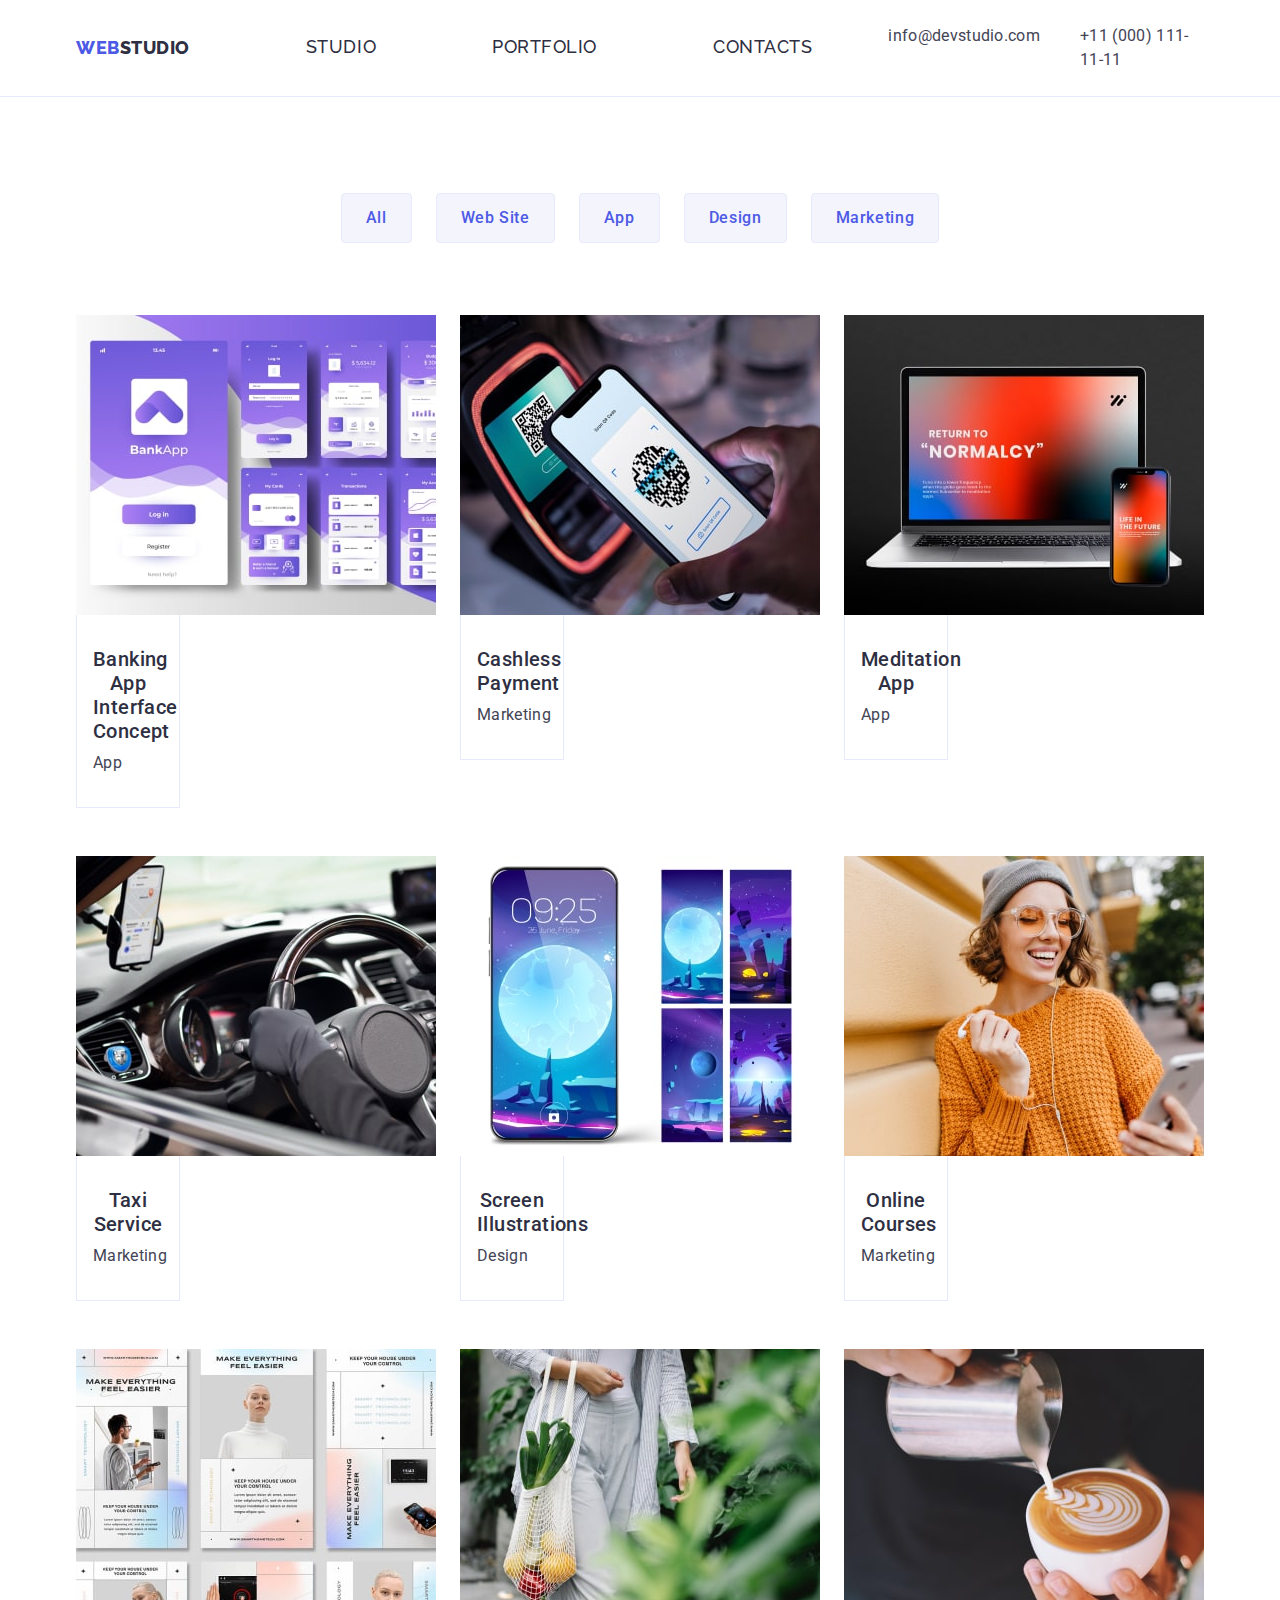
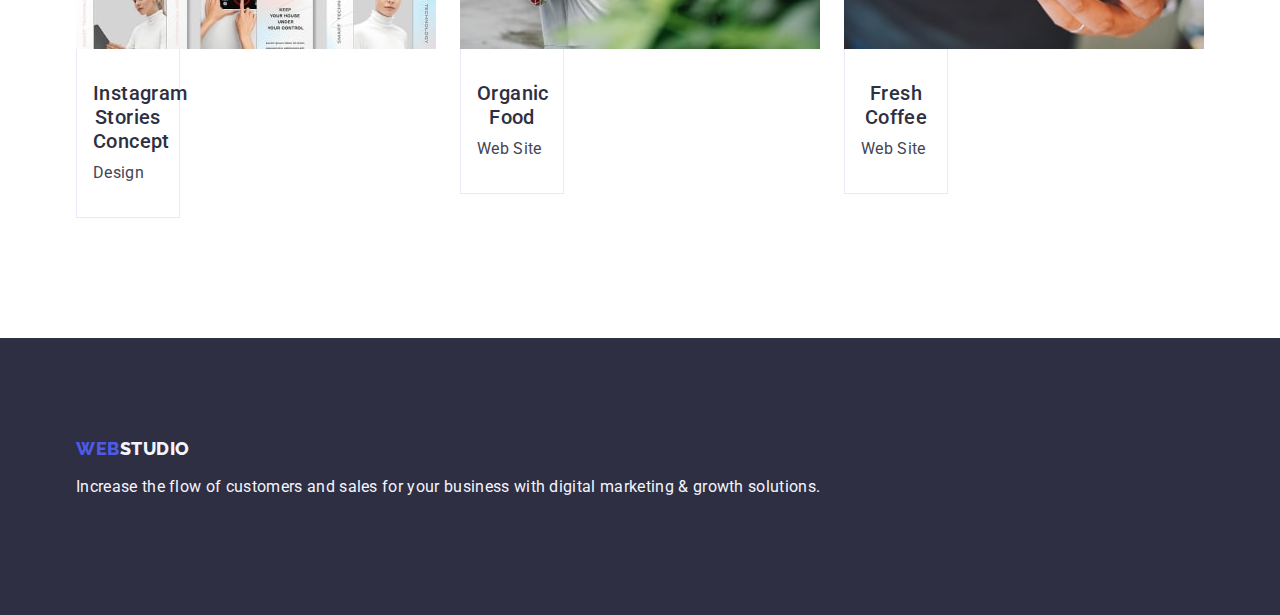
==== portfolio.html @ 49921ab4 "upd12" ====
<!DOCTYPE html>
<html lang="en">
  <head>
    <meta charset="UTF-8" />
    <meta http-equiv="X-UA-Compatible" content="IE=edge" />
    <meta name="viewport" content="width=device-width, initial-scale=1.0" />
    <title>Portfolio</title>
    <link
      rel="stylesheet"
      href="https://cdn.jsdelivr.net/npm/modern-normalize@2.0.0/modern-normalize.min.css"
    />
    <link rel="stylesheet" href="./css/styles.css" />
    <link rel="preconnect" href="https://fonts.googleapis.com" />
    <link rel="preconnect" href="https://fonts.gstatic.com" crossorigin />
    <link
      href="https://fonts.googleapis.com/css2?family=Raleway:wght@800&family=Roboto:wght@400;500;700;900&display=swap"
      rel="stylesheet"
    />
  </head>
  <body>
    <header class="page-header">
      <div class="header-container conatainer">
        <nav class="nav-header">
          <a class="logo-header-link link" href="./index.html"
            >Web<span class="logo-name">Studio</span></a
          >
          <ul class="site-nav-list list">
            <li>
              <a class="logo-header-link link" href="./index.html">Studio</a>
            </li>
            <li>
              <a class="logo-header-link link" href="./portfolio.html"
                >Portfolio</a
              >
            </li>
            <li><a class="logo-header-link link" href="">Contacts</a></li>
          </ul>
        </nav>
        <address class="address-site">
          <ul class="site-nav-address list">
            <li>
              <a href="mailto:info@devstudio.com" class="contacts-link link"
                >info@devstudio.com</a
              >
            </li>
            <li>
              <a href="tel:+110001111111" class="contacts-link link"
                >+11 (000) 111-11-11</a
              >
            </li>
          </ul>
        </address>
      </div>
    </header>

    <main>
      <section class="section-nav-gallery">
        <div class="container">
          <h1 class="visually-hidden">Gallery Portfolio</h1>
          <ul class="btn-list list">
            <li><button type="button" class="btn-nav">All</button></li>
            <li><button type="button" class="btn-nav">Web Site</button></li>
            <li><button type="button" class="btn-nav">App</button></li>
            <li><button type="button" class="btn-nav">Design</button></li>
            <li><button type="button" class="btn-nav">Marketing</button></li>
          </ul>
          <ul class="nav-gallery list">
            <li>
              <a class="link">
                <img
                  src="./images/banking.jpg"
                  alt="Banking App Interface Concept"
                  width="360"
                />
                <div class="nav-gallery-item">
                  <h2 class="card-title">Banking App Interface Concept</h2>
                  <p class="card-paragraph">App</p>
                </div></a
              >
            </li>
            <li>
              <a class="link">
                <img
                  src="./images/cashless.jpg"
                  alt="Cashless Payment"
                  width="360"
                />
                <div class="nav-gallery-item">
                  <h2 class="card-title">Cashless Payment</h2>
                  <p class="card-paragraph">Marketing</p>
                </div></a
              >
            </li>
            <li>
              <a class="link">
                <img
                  src="./images/meditation.jpg"
                  alt="Meditation App"
                  width="360"
                />
                <div class="nav-gallery-item">
                  <h2 class="card-title">Meditation App</h2>
                  <p class="card-paragraph">App</p>
                </div></a
              >
            </li>
            <li>
              <a class="link">
                <img
                  src="./images/taxi.jpg"
                  alt="Taxi Service"
                  width="360"
                />
                <div class="nav-gallery-item">
                  <h2 class="card-title">Taxi Service</h2>
                  <p class="card-paragraph">Marketing</p>
                </div></a
              >
            </li>
            <li>
              <a class="link">
                <img
                  src="./images/screen.jpg"
                  alt="Screen Illustrations"
                  width="360"
                />
                <div class="nav-gallery-item">
                  <h2 class="card-title">Screen Illustrations</h2>
                  <p class="card-paragraph">Design</p>
                </div></a
              >
            </li>
            <li>
              <a class="link">
                <img
                  src="./images/online.jpg"
                  alt="Online Courses"
                  width="360"
                />
                <div class="nav-gallery-item">
                  <h2 class="card-title">Online Courses</h2>
                  <p class="card-paragraph">Marketing</p>
                </div></a
              >
            </li>
            <li>
              <a class="link">
                <img
                  src="./images/instagram.jpg"
                  alt="Instagram Stories Concept"
                  width="360"
                />
                <div class="nav-gallery-item">
                  <h2 class="card-title">Instagram Stories Concept</h2>
                  <p class="card-paragraph">Design</p>
                </div></a
              >
            </li>
            <li>
              <a class="link">
                <img
                  src="./images/organic.jpg"
                  alt="Organic Food"
                  width="360"
                />
                <div class="nav-gallery-item">
                  <h2 class="card-title">Organic Food</h2>
                  <p class="card-paragraph">Web Site</p>
                </div></a
              >
            </li>
            <li>
              <a class="link">
                <img
                  src="./images/coffee.jpg"
                  alt="Fresh Coffee"
                  width="360"
                />
                <div class="nav-gallery-item">
                  <h2 class="card-title">Fresh Coffee</h2>
                  <p class="card-paragraph">Web Site</p>
                </div></a
              >
            </li>
          </ul>
        </div>
      </section>
    </main>
    <footer class="section-footer">
      <div class="container">
        <a href="./index.html" class="logo-footer-port link">
          Web<span class="span-class">Studio</span>
        </a>
        <p class="footer-paragraph footer-text">
          Increase the flow of customers and sales for your business with
          digital marketing & growth solutions.
        </p>
      </div>
    </footer>
  </body>
</html>
---- css/styles.css ----
:root {
    --primary-bg-color: #ffffff;
    --secondary-bg-color: #2e2f42;
    --color-main-text: #2e2f42;
    --color-secondary-text: #434455;
    --accent: #4d5ae5;
    --accent-pressed-state: #404bbf;
    --color-bg-team: #f4f4fd;
  }
  h1,
  h2,
  h3,
  h4,
  p {
    margin-top: 0;
    margin-bottom: 0;
  }
  
  ul,
  ol {
    margin-top: 0;
    margin-bottom: 0;
    padding-left: 0;
  }
  
  button {
    cursor: pointer;
  }
  
  img {
    display: block;
  }
  
  body {
    background-color: #ffffff;
    font-family: "Roboto", sans-serif;
    font-size: 16px;
    font-weight: 400;
    line-height: 1.5;
    letter-spacing: 0.02em;
    color: #434455;
  }
  .page-header {
    display: flex;
    border-bottom: 1px solid #e7e9fc;
  }
  .nav-header {
      display: flex;
    align-items: center;
    display: flex;
    gap: 40px;
  }
  .logo-header-link {
    font-family: "Raleway", sans-serif;
    font-weight: 800;
    color: #4d5ae5;
    font-size: 18px;
    line-height: 1.17;
    letter-spacing: 0.03em;
    text-decoration-line: none;
    text-transform: uppercase;
    margin-right: 76px;
  }
  .logo-header-link:focus {
    color: #404bbf;
  }
  .site-nav-list .link:hover {
    color: #404bbf;
  }
  .site-nav-list .link:focus {
    color: #404bbf;
  }
  .site-nav-list .link {
    color: #2e2f42;
    font-weight: 500;
  }
  .link {
    text-decoration-line: none;
  }
  
  .link:hover {
    color: #4d5ae5;
  }
  .link:focus {
    color: #4d5ae5;
  }
  
  .site-nav-address .contacts-link:hover,
  .site-nav-address .contacts-link:focus {
    color: #404bbf;
  }
  .contacts-link {
    font-style: normal;
    text-decoration-line: none;
    color: #434455;
  }
  .hero {
    background-color: #2e2f42;
    padding: 188px 0;
    font-size: 56px;
    line-height: 1.07;
    text-align: center;
    letter-spacing: 0.02em;
    max-width: 496px;
    margin: 48px;
  }
  .section-banner-title {
    font-family: "Roboto", sans-serif;
    color: #ffffff;
    font-weight: 700;
    font-size: 56px;
    line-height: 1.07;
    text-align: center;
    letter-spacing: 0.02em;
    max-width: 496px;
  }
  .btn-banner {
    font-family: "Roboto", sans-serif;
    color: #ffffff;
    font-weight: 500;
    font-size: 16px;
    line-height: 1.5;
    background-color: #4d5ae5;
    letter-spacing: 0.04em;
    text-align: center;
    cursor: pointer;
    display: block; 
    min-width: 169px;
    height: 56px ;
    border: none;
    border-radius: 4px; 
  }
  .btn-banner:hover,
  .btn-banner:focus {
    background-color: #404bbf;
  }
  .section-title {
    color: #2e2f42;
    font-weight: 700;
    font-size: 36px;
    line-height: 1.11;
    text-transform: capitalize;
    letter-spacing: 0.02em;
    text-align: center;
    margin-bottom: 72px; 
  }
  
  .features-list .card-title {
    font-weight: 500;
    font-size: 20px;
  }
  .features-list{
    display: flex;
    justify-content: center;
  }
  .features-list-item {
    flex-basis: calc((100% - 3 * 24px) / 4);
  }
  .section-title-team {
    background-color: #f4f4fd;
    padding: 120px 0;
  }
  .our-team-list {
    background-color: #ffffff;
    width: calc((100% - 72px) / 4);
    border-radius: 0px 0px 4px 4px;
  }
  .card-title {
    color: #2e2f42;
    font-weight: 500;
    font-size: 20px;
    line-height: 1.2em;
    letter-spacing: 0.02em;
    text-align: center;
    margin-bottom: 8px;
  }
  .section-team-text {
    color: #434455;
    text-align: center;
  }
  .section-footer {
    color: #4d5ae5;
    background-color: #2e2f42;
  }
  .section-footer .logo-header-link {
    color: #f4f4fd;
  }
  .footer-text {
    color: #f4f4fd;
  }
  
  .btn-nav {
    font-family: "Roboto", sans-serif;
    line-height: 1.5;
    letter-spacing: 0.04em;
    font-size: 16px;
    font-weight: 500;
    background-color: #f4f4fd;
    color: #4d5ae5;
    cursor: pointer;
    padding: 12px 24px;
    border: 1px solid #e7e9fc;
    border-radius: 4px;
  }
  .btn-nav:hover,
  .btn-nav:focus {
    color: #ffffff;
    background-color: #404bbf;
    border: 1px solid transparent;
  }
  .nav-gallery {
    list-style: none;
    display: flex;
    flex-wrap: wrap;
    column-gap: 24px;
    row-gap: 48px;
  }
  .logo-name {
    color: #2e2f42;
  }
  .list {
    list-style: none;
  }
  .link {
    text-decoration: none;
  }
  .address-site {
      display: flex;
    font-style: normal;
    list-style: none;
  
  }
  .logo-footer-link {
    color: #4d5ae5;
    font-family: "Raleway", sans-serif;
    font-weight: 800;
    font-size: 18px;
    line-height: 1.17;
    letter-spacing: 0.03em;
    text-decoration-line: none;
    text-transform: uppercase;
  }
  .logo-footer-port {
    color: #4d5ae5;
    font-family: "Raleway", sans-serif;
    font-weight: 800;
    font-size: 18px;
    line-height: 1.17;
    letter-spacing: 0.03em;
    text-decoration-line: none;
    text-transform: uppercase;
    display: inline-block; 
    margin-bottom: 16px;
  }
  .span-class {
    color: #f4f4fd;
  }
  img {
    display: block;
  }
  .site-nav-list{
    padding: 24px 0;
    display: flex;
    gap: 40px;
  }
  .site-nav-list li:last-child {
      margin-right: 0;
  }
  .our-team {
      display: flex;
      gap: 24px;
    }
    .our-team-list:last-child {
      margin-right: 0;
    }
    .team-member-info {
      padding: 32px 16px;
    }
    .visually-hidden {
      position: absolute;
      width: 1px;
      height: 1px;
      margin: -1px;
      border: 0;
      padding: 0;
      white-space: nowrap;
      clip-path: inset(100%);
      clip: rect(0 0 0 0);
      overflow: hidden;
    }
    .btn-list {
      display: flex;
      justify-content: center;
      gap: 24px;
      margin-bottom: 72px;
    }
    .nav-gallery li {
      width: calc((100% - 48px) / 3);
    }
    .card-title {
      margin-bottom: 8px;
    }
    .container {
      max-width: 1158px;
      margin: 0 auto;
      padding: 0 15px;
    }
    .site-nav-address li {
      padding: 24px 0; 
      margin-right: 40px;
    }
    .site-nav-address li:last-child {
      margin-right: 0;
    }
    .footer-text {
      margin-bottom: 16px;
    }
    
    .section-footer {
      padding: 100px 0;
    }
    .section-nav-gallery {
      padding-top: 96px; 
      padding-bottom: 120px;
    }
  
    .page-header > .container {
    display: flex;
    max-width: 1158px;
    margin: 0 auto;
    padding: 0 15px;
    }
    .site-nav-address {
      display: flex;
    }
    .nav-gallery-item {
      width: calc((100% - 48px) / 3);
      padding: 32px 16px;
      border: 1px solid #e7e9fc;
      border-top: none;
    }
    .nav-header .link {
      padding: 24px 0;
    }
   .section-features {
    padding: 120px 0;
   }
   .section-features .container {
    display: flex;
    width: 1158px;
    margin: 0 auto;
    padding: 0 15px;
  }
  .what-we-doing {
    display: flex;
  }
  .what-we-doing-card {
    flex-basis: calc((100% - 2 * 24) / 3);
    max-height: 300px;
  }
  .header-two {
    font-weight: 700;
    font-size: 36px;
    line-height: 1.11;
    text-align: center;
    letter-spacing: 0.02em;
    text-transform: capitalize;
    color: #2e2f42;
  }
  .section-three {
    padding-bottom: 120px;
  }
  .header-container {
    display: flex;
    justify-content: space-between;
    align-items: center;
    width: 1158px;
    margin: 0 auto;
    padding: 0 15px;
  }
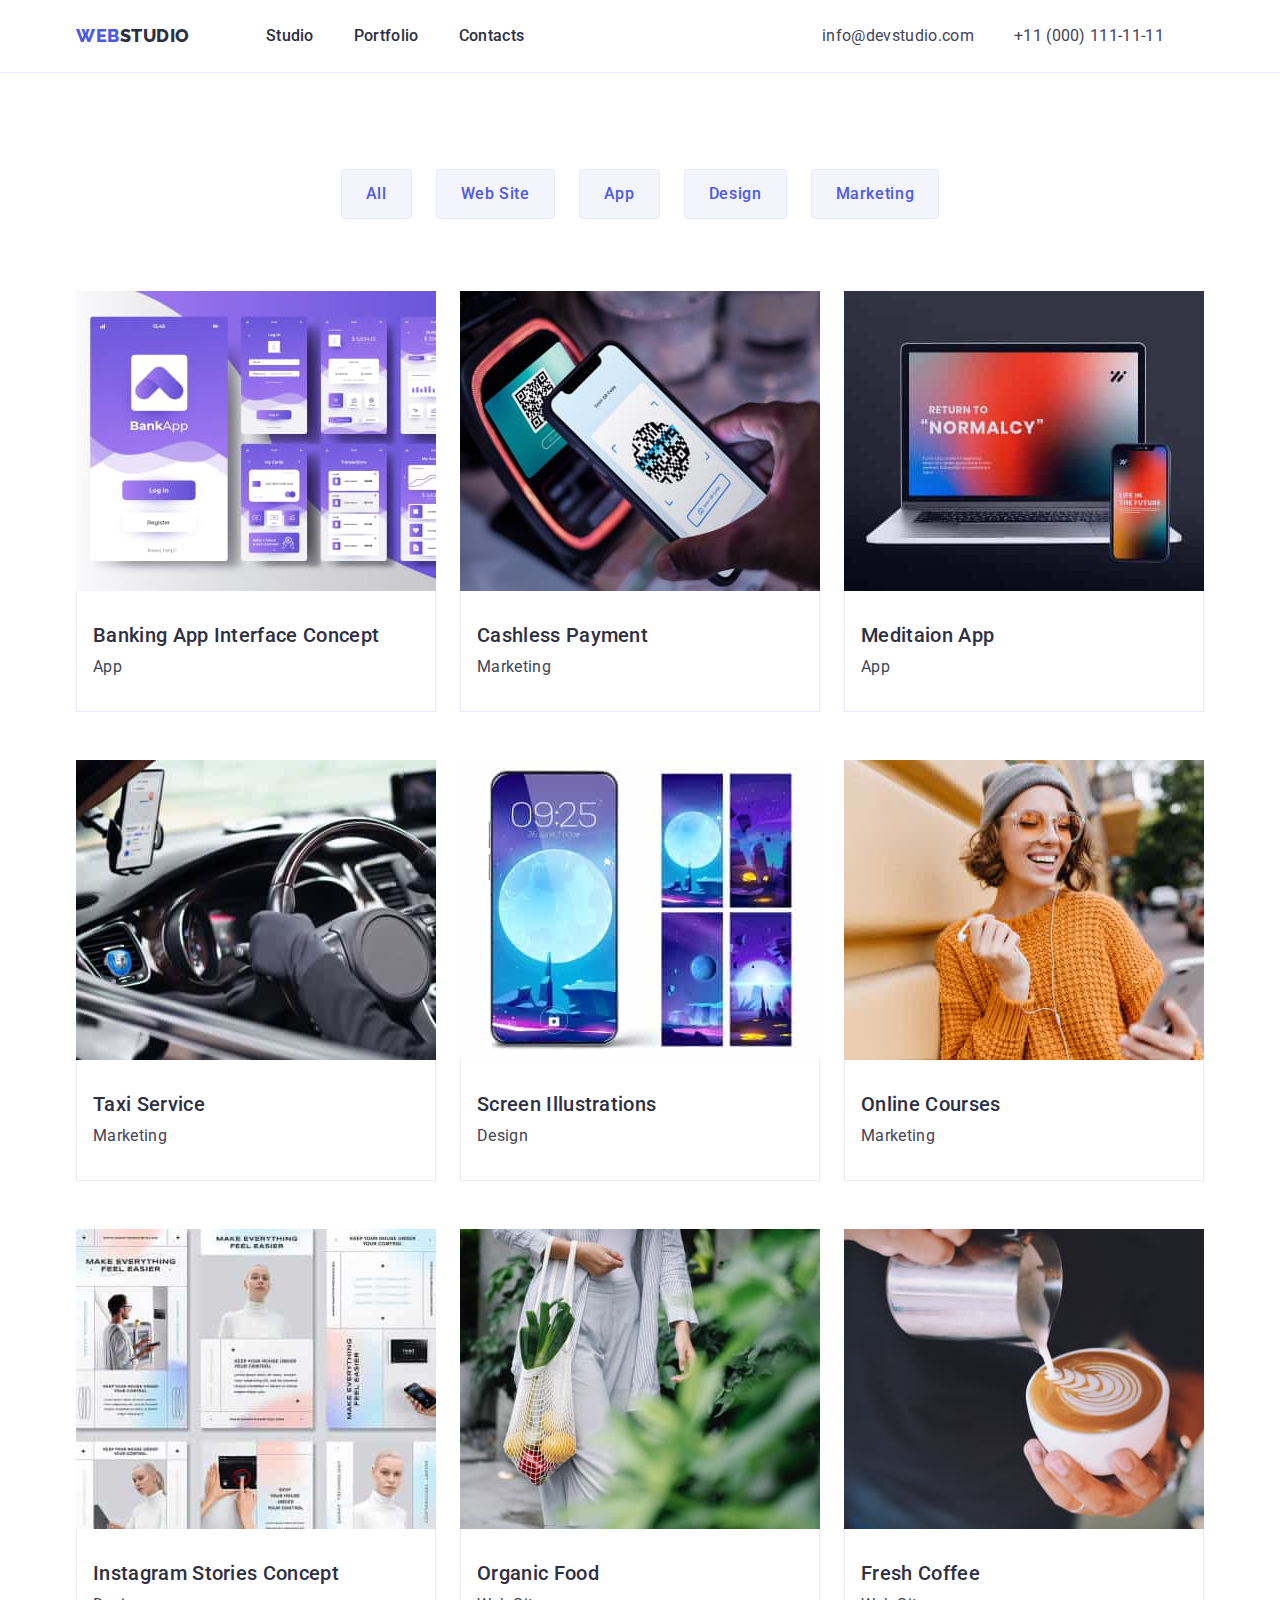
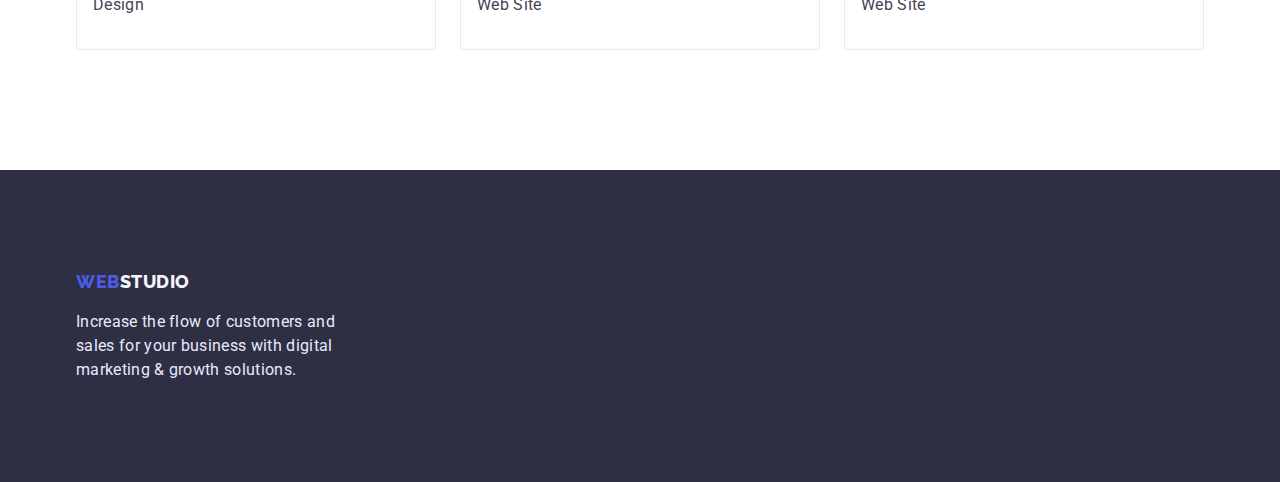
==== commit d4bf91a7: "rty" ====
--- a/portfolio.html
+++ b/portfolio.html
@@ -4,181 +4,189 @@
     <meta charset="UTF-8" />
     <meta http-equiv="X-UA-Compatible" content="IE=edge" />
     <meta name="viewport" content="width=device-width, initial-scale=1.0" />
-    <title>Portfolio</title>
-    <link
-      rel="stylesheet"
-      href="https://cdn.jsdelivr.net/npm/modern-normalize@2.0.0/modern-normalize.min.css"
-    />
-    <link rel="stylesheet" href="./css/styles.css" />
+    <title>Document</title>
     <link rel="preconnect" href="https://fonts.googleapis.com" />
     <link rel="preconnect" href="https://fonts.gstatic.com" crossorigin />
     <link
       href="https://fonts.googleapis.com/css2?family=Raleway:wght@800&family=Roboto:wght@400;500;700;900&display=swap"
+      rel="stylesheet" />
+    <link
       rel="stylesheet"
-    />
+      href="https://cdnjs.cloudflare.com/ajax/libs/modern-normalize/1.1.0/modern-normalize.min.css" />
+    <link rel="stylesheet" href="./css/style.css" />
   </head>
   <body>
-    <header class="page-header">
-      <div class="header-container conatainer">
+    <header class="head">
+      <div class="container header">
         <nav class="nav-header">
-          <a class="logo-header-link link" href="./index.html"
-            >Web<span class="logo-name">Studio</span></a
+          <a class="logo" href="index.html"
+            ><span class="accent">Web</span>Studio</a
           >
-          <ul class="site-nav-list list">
-            <li>
-              <a class="logo-header-link link" href="./index.html">Studio</a>
-            </li>
-            <li>
-              <a class="logo-header-link link" href="./portfolio.html"
-                >Portfolio</a
-              >
-            </li>
-            <li><a class="logo-header-link link" href="">Contacts</a></li>
+          <ul class="list nav">
+            <li class="item-nav">
+              <a class="link link-nav" href="index.html">Studio</a>
+            </li>
+            <li class="item-nav">
+              <a class="link link-nav" href="./portfolio.html">Portfolio</a>
+            </li>
+            <li class="item-nav">
+              <a class="link link-nav" href="/">Contacts</a>
+            </li>
           </ul>
         </nav>
-        <address class="address-site">
-          <ul class="site-nav-address list">
-            <li>
-              <a href="mailto:info@devstudio.com" class="contacts-link link"
-                >info@devstudio.com</a
-              >
-            </li>
-            <li>
-              <a href="tel:+110001111111" class="contacts-link link"
-                >+11 (000) 111-11-11</a
-              >
-            </li>
-          </ul>
-        </address>
+        <ul class="list auth">
+          <li class="item-auth">
+            <a class="link link-auth" href="mailto:info@devstudio.com"
+              >info@devstudio.com</a
+            >
+          </li>
+          <li class="item-auth">
+            <a class="link link-auth" href="tel:+110001111111"
+              >+11 (000) 111-11-11</a
+            >
+          </li>
+        </ul>
       </div>
     </header>
+    <main>
+      <!-- portfolio -->
 
-    <main>
-      <section class="section-nav-gallery">
-        <div class="container">
-          <h1 class="visually-hidden">Gallery Portfolio</h1>
-          <ul class="btn-list list">
-            <li><button type="button" class="btn-nav">All</button></li>
-            <li><button type="button" class="btn-nav">Web Site</button></li>
-            <li><button type="button" class="btn-nav">App</button></li>
-            <li><button type="button" class="btn-nav">Design</button></li>
-            <li><button type="button" class="btn-nav">Marketing</button></li>
+      <section class="section">
+        <div class="container portfolio-btn">
+          <h1 class="secret-name">Portfolio</h1>
+          <ul class="list">
+            <li class="item">
+              <button type="button" class="btn-portfolio">All</button>
+            </li>
+            <li class="item">
+              <button type="button" class="btn-portfolio">Web Site</button>
+            </li>
+            <li class="item">
+              <button type="button" class="btn-portfolio">App</button>
+            </li>
+            <li class="item">
+              <button type="button" class="btn-portfolio">Design</button>
+            </li>
+            <li class="item">
+              <button type="button" class="btn-portfolio">Marketing</button>
+            </li>
           </ul>
-          <ul class="nav-gallery list">
-            <li>
-              <a class="link">
+
+          <ul class="list cards">
+            <li class="item-card">
+              <a class="link" href=""
+                ><img
+                  class="image"
+                  src="./images/banking-app.jpg"
+                  alt="frontend"
+                  width="360" />
+                <div class="card-gallery">
+                  <h2 class="second-title">Banking App Interface Concept</h2>
+                  <p class="text">App</p>
+                </div></a
+              >
+            </li>
+            <li class="item-card">
+              <a class="link" href=""
+                ><img
+                  class="image"
+                  src="./images/cashless.jpg"
+                  alt="frontend"
+                  width="360" />
+                <div class="card-gallery">
+                  <h2 class="second-title">Cashless Payment</h2>
+                  <p class="text">Marketing</p>
+                </div></a
+              >
+            </li>
+            <li class="item-card">
+              <a class="link" href=""
+                ><img
+                  class="image"
+                  src="./images/meditaion.jpg"
+                  alt="laptop"
+                  width="360" />
+                <div class="card-gallery">
+                  <h2 class="second-title">Meditaion App</h2>
+                  <p class="text">App</p>
+                </div></a
+              >
+            </li>
+            <li class="item-card">
+              <a class="link" href=""
+                ><img
+                  class="image"
+                  src="./images/taxi-service.jpg"
+                  alt="car"
+                  width="360" />
+                <div class="card-gallery">
+                  <h2 class="second-title">Taxi Service</h2>
+                  <p class="text">Marketing</p>
+                </div></a
+              >
+            </li>
+            <li class="item-card">
+              <a class="link" href=""
+                ><img
+                  class="image"
+                  src="./images/screen-illustrations.jpg"
+                  alt="phone"
+                  width="360" />
+                <div class="card-gallery">
+                  <h2 class="second-title">Screen Illustrations</h2>
+                  <p class="text">Design</p>
+                </div>
+              </a>
+            </li>
+            <li class="item-card">
+              <a class="link" href=""
+                ><img
+                  class="image"
+                  src="./images/online.jpg"
+                  alt="woman"
+                  width="360" />
+                <div class="card-gallery">
+                  <h2 class="second-title">Online Courses</h2>
+                  <p class="text">Marketing</p>
+                </div></a
+              >
+            </li>
+            <li class="item-card">
+              <a class="link" href=""
+                ><img
+                  class="image"
+                  src="./images/instagram.jpg"
+                  alt="frontend"
+                  width="360" />
+                <div class="card-gallery">
+                  <h2 class="second-title">Instagram Stories Concept</h2>
+                  <p class="text">Design</p>
+                </div></a
+              >
+            </li>
+            <li class="item-card">
+              <a class="link" href=""
+                ><img
+                  class="image"
+                  src="./images/organic-food.jpg"
+                  alt="girl with fruit"
+                  width="360" />
+                <div class="card-gallery">
+                  <h2 class="second-title">Organic Food</h2>
+                  <p class="text">Web Site</p>
+                </div></a
+              >
+            </li>
+            <li class="item-card">
+              <a class="link" href="">
                 <img
-                  src="./images/banking.jpg"
-                  alt="Banking App Interface Concept"
-                  width="360"
-                />
-                <div class="nav-gallery-item">
-                  <h2 class="card-title">Banking App Interface Concept</h2>
-                  <p class="card-paragraph">App</p>
-                </div></a
-              >
-            </li>
-            <li>
-              <a class="link">
-                <img
-                  src="./images/cashless.jpg"
-                  alt="Cashless Payment"
-                  width="360"
-                />
-                <div class="nav-gallery-item">
-                  <h2 class="card-title">Cashless Payment</h2>
-                  <p class="card-paragraph">Marketing</p>
-                </div></a
-              >
-            </li>
-            <li>
-              <a class="link">
-                <img
-                  src="./images/meditation.jpg"
-                  alt="Meditation App"
-                  width="360"
-                />
-                <div class="nav-gallery-item">
-                  <h2 class="card-title">Meditation App</h2>
-                  <p class="card-paragraph">App</p>
-                </div></a
-              >
-            </li>
-            <li>
-              <a class="link">
-                <img
-                  src="./images/taxi.jpg"
-                  alt="Taxi Service"
-                  width="360"
-                />
-                <div class="nav-gallery-item">
-                  <h2 class="card-title">Taxi Service</h2>
-                  <p class="card-paragraph">Marketing</p>
-                </div></a
-              >
-            </li>
-            <li>
-              <a class="link">
-                <img
-                  src="./images/screen.jpg"
-                  alt="Screen Illustrations"
-                  width="360"
-                />
-                <div class="nav-gallery-item">
-                  <h2 class="card-title">Screen Illustrations</h2>
-                  <p class="card-paragraph">Design</p>
-                </div></a
-              >
-            </li>
-            <li>
-              <a class="link">
-                <img
-                  src="./images/online.jpg"
-                  alt="Online Courses"
-                  width="360"
-                />
-                <div class="nav-gallery-item">
-                  <h2 class="card-title">Online Courses</h2>
-                  <p class="card-paragraph">Marketing</p>
-                </div></a
-              >
-            </li>
-            <li>
-              <a class="link">
-                <img
-                  src="./images/instagram.jpg"
-                  alt="Instagram Stories Concept"
-                  width="360"
-                />
-                <div class="nav-gallery-item">
-                  <h2 class="card-title">Instagram Stories Concept</h2>
-                  <p class="card-paragraph">Design</p>
-                </div></a
-              >
-            </li>
-            <li>
-              <a class="link">
-                <img
-                  src="./images/organic.jpg"
-                  alt="Organic Food"
-                  width="360"
-                />
-                <div class="nav-gallery-item">
-                  <h2 class="card-title">Organic Food</h2>
-                  <p class="card-paragraph">Web Site</p>
-                </div></a
-              >
-            </li>
-            <li>
-              <a class="link">
-                <img
-                  src="./images/coffee.jpg"
-                  alt="Fresh Coffee"
-                  width="360"
-                />
-                <div class="nav-gallery-item">
-                  <h2 class="card-title">Fresh Coffee</h2>
-                  <p class="card-paragraph">Web Site</p>
+                  class="image"
+                  src="./images/fresh.jpg"
+                  alt="capuchino"
+                  width="360" />
+                <div class="card-gallery">
+                  <h2 class="second-title">Fresh Coffee</h2>
+                  <p class="text">Web Site</p>
                 </div></a
               >
             </li>
@@ -186,16 +194,17 @@
         </div>
       </section>
     </main>
-    <footer class="section-footer">
-      <div class="container">
-        <a href="./index.html" class="logo-footer-port link">
-          Web<span class="span-class">Studio</span>
-        </a>
-        <p class="footer-paragraph footer-text">
+    <footer class="footer">
+      <div class="container footer">
+        <a class="logo footer" href="./index.html"
+          ><span class="accent">Web</span
+          ><span class="logo-accent">Studio</span></a
+        >
+        <p class="text">
           Increase the flow of customers and sales for your business with
           digital marketing & growth solutions.
         </p>
       </div>
     </footer>
   </body>
-</html>+</html>
--- a/css/style.css
+++ b/css/style.css
@@ -0,0 +1,368 @@
+:root {
+  --brand-color: #4d5ae5;
+  --text-color: #434455;
+  --accent-color: #ffffff;
+  --logo-color: #2e2f42;
+  --btn-color: #404bbf;
+  --secondary-text: #e7e9fc;
+  --btn-secondary-clr: #f4f4fd;
+}
+/* body */
+body {
+  color: var(--text-color);
+
+  font-family: Roboto, sans-serif;
+  font-weight: 400;
+  font-size: 16px;
+  line-height: 1.5;
+  letter-spacing: 0.02em;
+
+  background-color: var(--accent-color);
+  color: var(--text-color);
+}
+
+.container {
+  width: 1158px;
+  margin-left: auto;
+  margin-right: auto;
+  padding-left: 15px;
+  padding-right: 15px;
+}
+.opportunities {
+  padding-bottom: 120px;
+}
+
+.secret-name {
+  position: absolute;
+  width: 1px;
+  height: 1px;
+  margin: -1px;
+  padding: 0;
+  overflow: hidden;
+  border: 0;
+  clip: rect(0 0 0 0);
+}
+
+.link {
+  display: block;
+
+  text-decoration: none;
+}
+
+.link.link-nav {
+  display: block;
+  padding-top: 24px;
+  padding-bottom: 24px;
+
+  color: var(--logo-color);
+
+  font-weight: 500;
+  font-size: 16px;
+  line-height: 1.5;
+}
+
+.link-nav:hover,
+.link-nav:focus {
+  color: var(--text-color);
+}
+
+.link-nav:active {
+  color: var(--brand-color);
+}
+
+.link-auth {
+  display: block;
+  padding-top: 24px;
+  padding-bottom: 24px;
+
+  color: var(--text-color);
+
+  font-size: 16px;
+  line-height: 1.5;
+}
+.link-auth:hover,
+.link-auth:focus {
+  color: var(--brand-color);
+}
+
+.accent {
+  color: var(--brand-color);
+}
+
+.button {
+  padding: 16px 32px;
+  min-width: 169px;
+
+  cursor: pointer;
+  background-color: var(--brand-color);
+  color: var(--accent-color);
+  border-radius: 4px;
+  border: 0px;
+}
+.button:focus,
+.button:focus {
+  color: var(--accent-color);
+}
+.button:active {
+  background-color: var(--btn-color);
+  color: var(--accent-color);
+}
+
+.logo {
+  display: block;
+  padding-top: 24px;
+  padding-bottom: 24px;
+  margin-right: 76px;
+
+  color: var(--logo-color);
+
+  font-family: Raleway, sans-serif;
+  font-weight: 800;
+  font-size: 18px;
+  line-height: 1.33;
+  display: flex;
+  letter-spacing: 0.03em;
+  text-transform: uppercase;
+  text-decoration: none;
+}
+
+.logo-accent {
+  color: #f4f4fd;
+}
+
+.list {
+  display: flex;
+  justify-content: center;
+  list-style: none;
+  margin: 0px;
+  padding: 0px;
+}
+
+/* header */
+.head {
+  border-bottom: 1px solid var(--secondary-text);
+}
+
+.header {
+  display: flex;
+  justify-content: space-between;
+  margin-left: auto;
+  margin-right: auto;
+  padding-left: 15px;
+  padding-right: 15px;
+}
+
+.nav-header {
+  display: flex;
+}
+
+.list.nav {
+  display: flex;
+}
+.item-auth,
+.item-nav:not(:last-child) {
+  margin-right: 40px;
+}
+
+.list.auth {
+  display: flex;
+}
+/* hero */
+
+.hero {
+  padding-bottom: 188px;
+  padding-top: 188px;
+
+  background-color: var(--logo-color);
+
+  text-align: center;
+}
+
+.section.advantages {
+  padding-top: 120px;
+}
+.hero.title {
+  margin-top: 0px;
+  margin-bottom: 48px;
+  
+
+  color: var(--accent-color);
+
+  font-weight: 700;
+  font-size: 56px;
+  line-height: 1.07;
+}
+
+.title {
+  margin: 0px;
+  padding: 0px;
+  margin-bottom: 72px;
+
+  color: var(--logo-color);
+
+  font-weight: 500;
+  font-size: 36px;
+  line-height: 1.1;
+  text-align: center;
+  text-transform: capitalize;
+}
+
+/* main */
+.img {
+  display: block;
+}
+
+.item:not(:last-child) {
+  margin-right: 24px;
+}
+
+.section {
+  padding-bottom: 120px;
+}
+
+.second-title {
+  margin: 0px 0px 8px 0px;
+  padding: 0px;
+
+  font-weight: 500;
+  font-size: 20px;
+  line-height: 1.2;
+
+  color: var(--logo-color);
+}
+
+.text {
+  margin: 0px;
+  padding: 0px;
+
+  font-size: 16px;
+  line-height: 1.5;
+
+  color: var(--text-color);
+}
+
+.item-advent:not(:last-child) {
+  margin-right: 24px;
+}
+
+/* team */
+
+.section.team {
+  padding-top: 120px;
+
+  background-color: var(--secondary-text);
+}
+
+.card {
+  padding-top: 32px;
+  padding-bottom: 32px;
+  text-align: center;
+
+  background-color: var(--accent-color);
+
+  border-radius: 0px 0px 4px 4px;
+}
+
+/* footer */
+
+.container.footer {
+  padding-top: 100px;
+  padding-bottom: 100px;
+}
+.footer {
+  background-color: var(--logo-color);
+}
+
+.footer .text {
+  font-size: 16px;
+  line-height: 1.5;
+  width: 264px;
+
+  color: var(--secondary-text);
+}
+
+.logo.footer {
+  display: block;
+  padding: 0;
+  margin: 0;
+  margin-bottom: 16px;
+}
+
+/* prtfolio.html */
+
+.container.gallery {
+  display: flex;
+  flex-flow: row;
+  justify-content: center;
+}
+
+.portfolio {
+  display: flex;
+  justify-content: center;
+
+  padding-top: 96px;
+  padding-bottom: 72px;
+}
+
+.portfolio-btn {
+  padding-top: 96px;
+}
+
+.btn-portfolio {
+  font-weight: 500;
+  font-size: 16px;
+  line-height: 1.5;
+  text-align: center;
+  letter-spacing: 0.04em;
+
+  padding: 12px 24px;
+
+  border: 1px solid var(--secondary-text);
+  border-radius: 4px;
+
+  background-color: var(--btn-secondary-clr);
+  color: var(--brand-color);
+}
+
+.btn-portfolio:not(:last-child) {
+  margin-right: 24px;
+}
+
+.btn-portfolio:hover,
+.btn-portfolio:focus {
+  background-color: var(--btn-color);
+  color: var(--accent-color);
+}
+
+.container.gallery {
+  margin: 0px;
+  padding: 0;
+
+  display: flex;
+  flex-wrap: wrap;
+}
+
+.list.cards {
+  margin-top: 72px;
+
+  display: flex;
+  flex-wrap: wrap;
+
+  grid-row-gap: 48px;
+  grid-column-gap: 24px;
+}
+
+.image {
+  display: block;
+}
+.card-gallery{
+  padding-top: 32px;
+  padding-left: 16px;
+  padding-bottom: 32px;
+
+  
+  border-bottom:1px solid var(--secondary-text); ;
+  border-left:1px solid var(--secondary-text); ;
+  border-right: 1px solid var(--secondary-text);;
+}
+
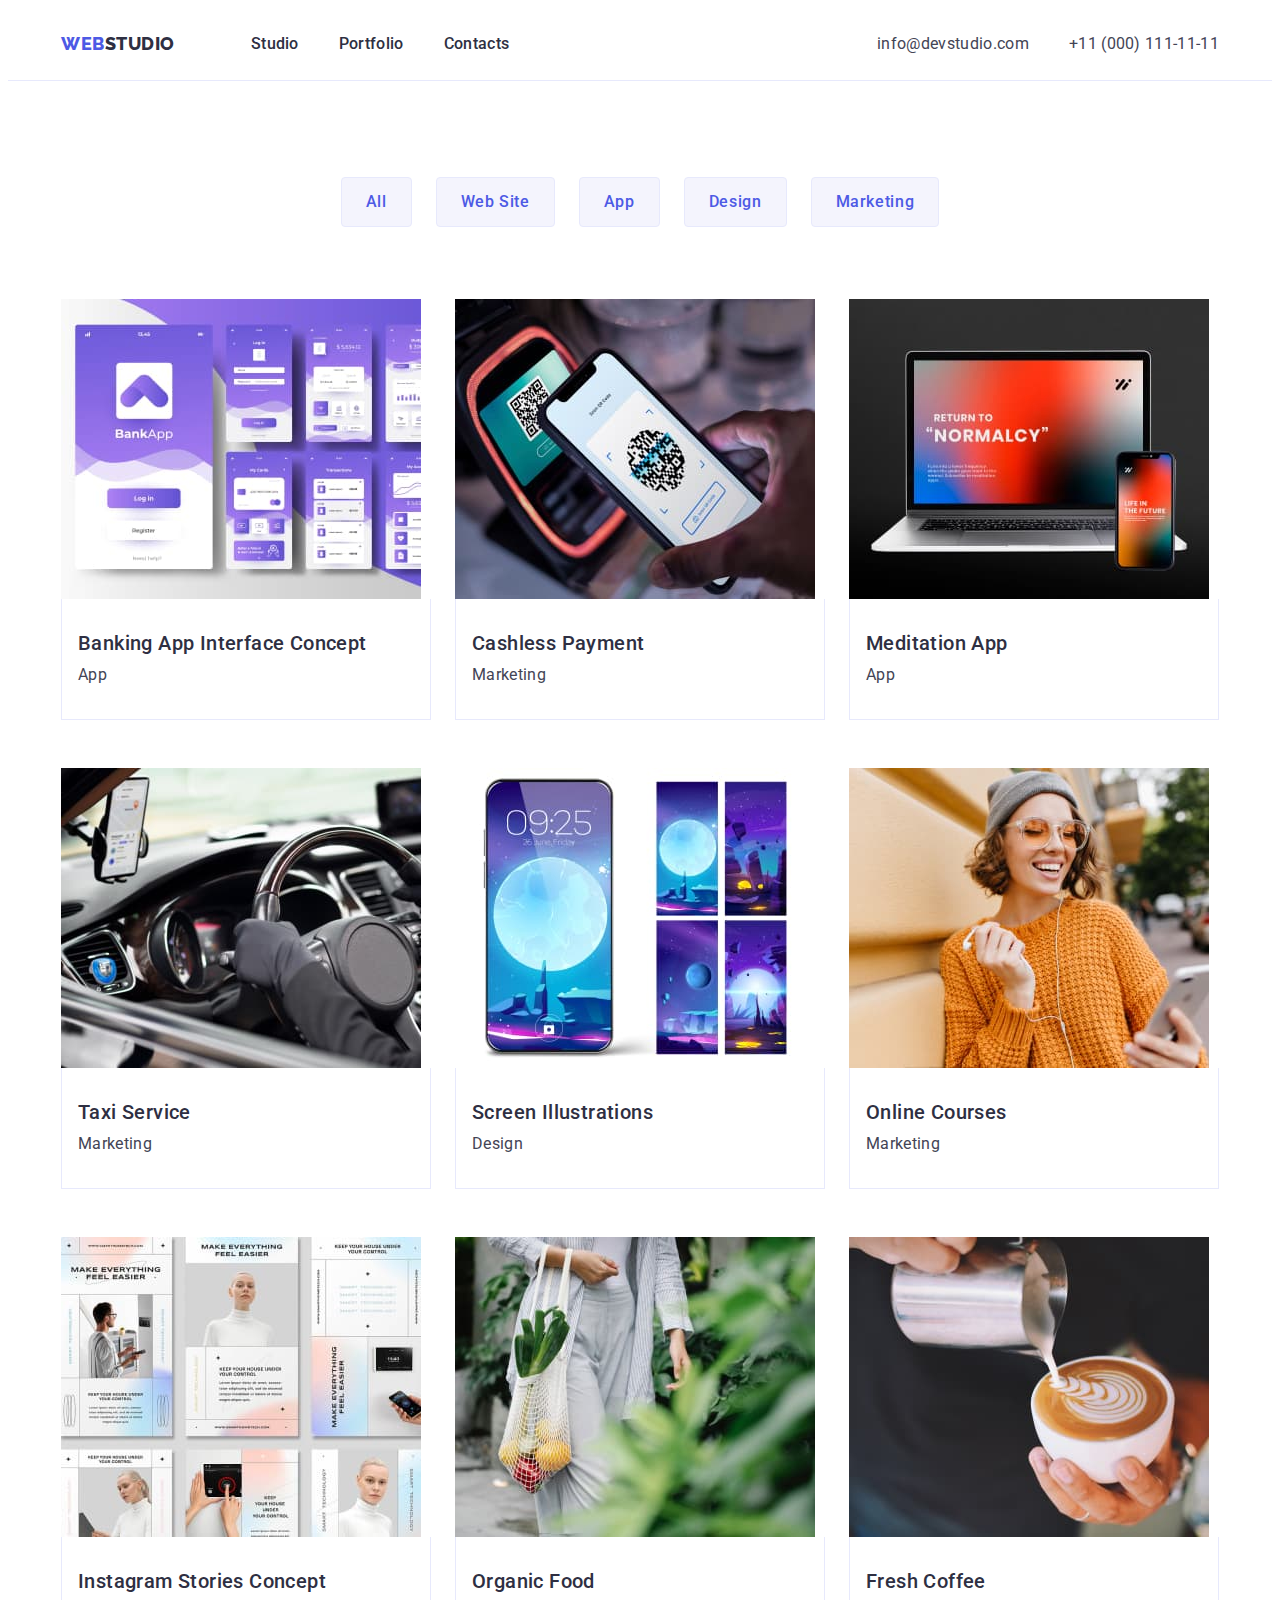
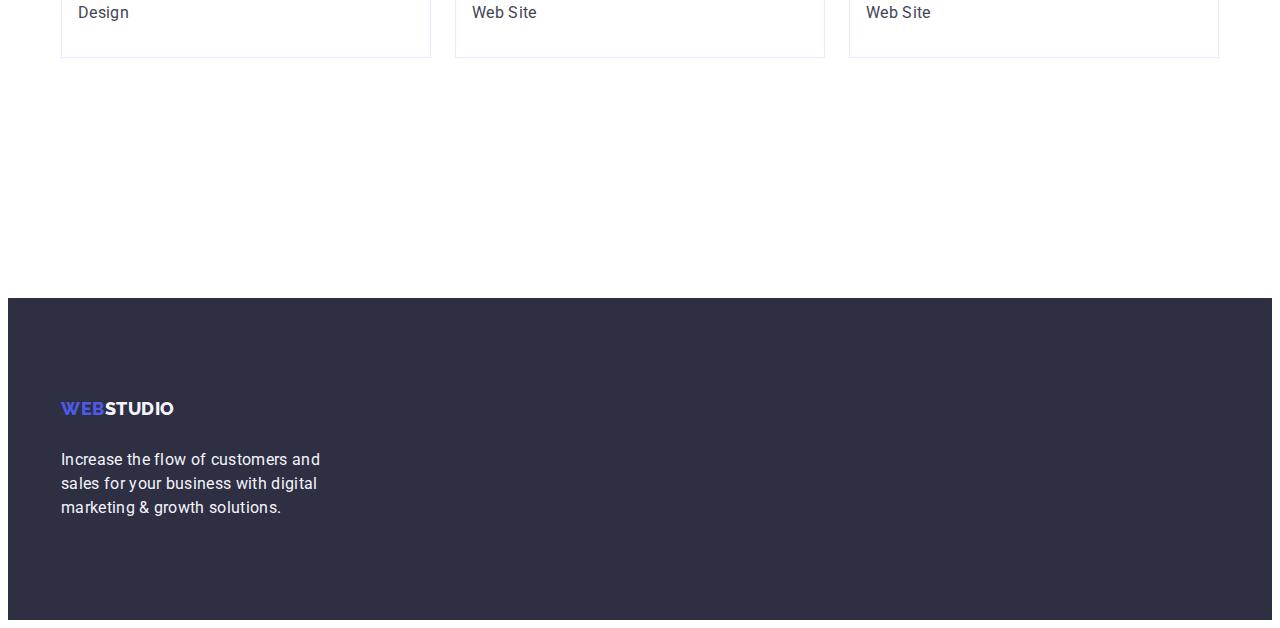
==== commit 9e6f3c12: "2341" ====
--- a/portfolio.html
+++ b/portfolio.html
@@ -4,203 +4,222 @@
     <meta charset="UTF-8" />
     <meta http-equiv="X-UA-Compatible" content="IE=edge" />
     <meta name="viewport" content="width=device-width, initial-scale=1.0" />
-    <title>Document</title>
     <link rel="preconnect" href="https://fonts.googleapis.com" />
     <link rel="preconnect" href="https://fonts.gstatic.com" crossorigin />
     <link
-      href="https://fonts.googleapis.com/css2?family=Raleway:wght@800&family=Roboto:wght@400;500;700;900&display=swap"
-      rel="stylesheet" />
+      href="https://fonts.googleapis.com/css2?family=Kablammo&family=Raleway:wght@800&family=Roboto+Slab&display=swap"
+      rel="stylesheet"
+    />
+    <link rel="preconnect" href="https://fonts.googleapis.com" />
+    <link rel="preconnect" href="https://fonts.gstatic.com" crossorigin />
+    <link
+      href="https://fonts.googleapis.com/css2?family=Kablammo&family=Raleway:wght@800&family=Roboto+Slab&family=Roboto:wght@400;500;700&display=swap"
+      rel="stylesheet"
+    />
+    <!-- Normalize -->
     <link
       rel="stylesheet"
-      href="https://cdnjs.cloudflare.com/ajax/libs/modern-normalize/1.1.0/modern-normalize.min.css" />
-    <link rel="stylesheet" href="./css/style.css" />
+      href="https://cdnjs.cloudflare.com/ajax/libs/modern-normalize/2.0.0/modern-normalize.min.css"
+      integrity="sha512-4xo8blKMVCiXpTaLzQSLSw3KFOVPWhm/TRtuPVc4WG6kUgjH6J03IBuG7JZPkcWMxJ5huwaBpOpnwYElP/m6wg=="
+      crossorigin="anonymous"
+      referrerpolicy="no-referrer"
+    />
+
+    <link rel="stylesheet" href="./css/styles.css" />
+    <title>Portfolio</title>
   </head>
-  <body>
-    <header class="head">
-      <div class="container header">
-        <nav class="nav-header">
-          <a class="logo" href="index.html"
-            ><span class="accent">Web</span>Studio</a
+  <body class="page">
+    <!-- Header section -->
+    <header class="header">
+      <div class="header-container container">
+        <nav class="header-nav">
+          <a class="link header-logo" href="./index.html" target="self"
+            >Web<span class="header-logo-dark">Studio</span></a
           >
-          <ul class="list nav">
-            <li class="item-nav">
-              <a class="link link-nav" href="index.html">Studio</a>
-            </li>
-            <li class="item-nav">
-              <a class="link link-nav" href="./portfolio.html">Portfolio</a>
-            </li>
-            <li class="item-nav">
-              <a class="link link-nav" href="/">Contacts</a>
+          <ul class="list header-nav-list">
+            <li class="header-nav-item">
+              <a class="link header-nav-link" href="./index.html" target="_self"
+                >Studio</a
+              >
+            </li>
+            <li class="header-nav-item">
+              <a class="link header-nav-link" href="./portfolio.html"
+                >Portfolio</a
+              >
+            </li>
+            <li class="header-nav-item">
+              <a class="link header-nav-link" href="">Contacts</a>
             </li>
           </ul>
         </nav>
-        <ul class="list auth">
-          <li class="item-auth">
-            <a class="link link-auth" href="mailto:info@devstudio.com"
-              >info@devstudio.com</a
-            >
-          </li>
-          <li class="item-auth">
-            <a class="link link-auth" href="tel:+110001111111"
-              >+11 (000) 111-11-11</a
-            >
-          </li>
-        </ul>
+        <address class="header-address">
+          <ul class="list header-contacts-list">
+            <li class="header-contacts-item">
+              <a
+                class="link header-contacts-link"
+                href="mailto:info@devstudio.com"
+                >info@devstudio.com</a
+              >
+            </li>
+            <li class="header-contacts-item">
+              <a class="link header-contacts-link" href="tel:+110001111111"
+                >+11 (000) 111-11-11</a
+              >
+            </li>
+          </ul>
+        </address>
       </div>
     </header>
+
     <main>
-      <!-- portfolio -->
-
-      <section class="section">
-        <div class="container portfolio-btn">
-          <h1 class="secret-name">Portfolio</h1>
-          <ul class="list">
-            <li class="item">
-              <button type="button" class="btn-portfolio">All</button>
-            </li>
-            <li class="item">
-              <button type="button" class="btn-portfolio">Web Site</button>
-            </li>
-            <li class="item">
-              <button type="button" class="btn-portfolio">App</button>
-            </li>
-            <li class="item">
-              <button type="button" class="btn-portfolio">Design</button>
-            </li>
-            <li class="item">
-              <button type="button" class="btn-portfolio">Marketing</button>
-            </li>
-          </ul>
-
-          <ul class="list cards">
-            <li class="item-card">
-              <a class="link" href=""
-                ><img
-                  class="image"
-                  src="./images/banking-app.jpg"
-                  alt="frontend"
-                  width="360" />
-                <div class="card-gallery">
-                  <h2 class="second-title">Banking App Interface Concept</h2>
-                  <p class="text">App</p>
-                </div></a
-              >
-            </li>
-            <li class="item-card">
-              <a class="link" href=""
-                ><img
-                  class="image"
-                  src="./images/cashless.jpg"
-                  alt="frontend"
-                  width="360" />
-                <div class="card-gallery">
-                  <h2 class="second-title">Cashless Payment</h2>
-                  <p class="text">Marketing</p>
-                </div></a
-              >
-            </li>
-            <li class="item-card">
-              <a class="link" href=""
-                ><img
-                  class="image"
-                  src="./images/meditaion.jpg"
-                  alt="laptop"
-                  width="360" />
-                <div class="card-gallery">
-                  <h2 class="second-title">Meditaion App</h2>
-                  <p class="text">App</p>
-                </div></a
-              >
-            </li>
-            <li class="item-card">
-              <a class="link" href=""
-                ><img
-                  class="image"
-                  src="./images/taxi-service.jpg"
-                  alt="car"
-                  width="360" />
-                <div class="card-gallery">
-                  <h2 class="second-title">Taxi Service</h2>
-                  <p class="text">Marketing</p>
-                </div></a
-              >
-            </li>
-            <li class="item-card">
-              <a class="link" href=""
-                ><img
-                  class="image"
-                  src="./images/screen-illustrations.jpg"
-                  alt="phone"
-                  width="360" />
-                <div class="card-gallery">
-                  <h2 class="second-title">Screen Illustrations</h2>
-                  <p class="text">Design</p>
-                </div>
-              </a>
-            </li>
-            <li class="item-card">
-              <a class="link" href=""
-                ><img
-                  class="image"
-                  src="./images/online.jpg"
-                  alt="woman"
-                  width="360" />
-                <div class="card-gallery">
-                  <h2 class="second-title">Online Courses</h2>
-                  <p class="text">Marketing</p>
-                </div></a
-              >
-            </li>
-            <li class="item-card">
-              <a class="link" href=""
-                ><img
-                  class="image"
-                  src="./images/instagram.jpg"
-                  alt="frontend"
-                  width="360" />
-                <div class="card-gallery">
-                  <h2 class="second-title">Instagram Stories Concept</h2>
-                  <p class="text">Design</p>
-                </div></a
-              >
-            </li>
-            <li class="item-card">
-              <a class="link" href=""
-                ><img
-                  class="image"
-                  src="./images/organic-food.jpg"
-                  alt="girl with fruit"
-                  width="360" />
-                <div class="card-gallery">
-                  <h2 class="second-title">Organic Food</h2>
-                  <p class="text">Web Site</p>
-                </div></a
-              >
-            </li>
-            <li class="item-card">
-              <a class="link" href="">
-                <img
-                  class="image"
-                  src="./images/fresh.jpg"
-                  alt="capuchino"
-                  width="360" />
-                <div class="card-gallery">
-                  <h2 class="second-title">Fresh Coffee</h2>
-                  <p class="text">Web Site</p>
-                </div></a
-              >
+      <section class="portfolio-page">
+        <div class="container">
+          <h1 class="visually-hidden">Projects examples</h1>
+          <ul class="list filter-section">
+            <li><button type="button" class="filter-button">All</button></li>
+            <li>
+              <button type="button" class="filter-button">Web Site</button>
+            </li>
+            <li><button type="button" class="filter-button">App</button></li>
+            <li><button type="button" class="filter-button">Design</button></li>
+            <li>
+              <button type="button" class="filter-button">Marketing</button>
+            </li>
+          </ul>
+
+          <!-- Projects section -->
+
+          <ul class="list projects-list">
+            <li class="project-card">
+              <a href="" class="link">
+                <img
+                  src="./images/Portfolio/img-8.jpg"
+                  alt="Banking app"
+                  width="360"
+                />
+                <div class="project-card-text">
+                  <h2 class="section-title">Banking App Interface Concept</h2>
+                  <p class="section-text">App</p>
+                </div>
+              </a>
+            </li>
+
+            <li class="project-card">
+              <a href="" class="link">
+                <img
+                  src="./images/Portfolio/img-7.jpg"
+                  alt="Cashless payment"
+                  width="360"
+                />
+                <div class="project-card-text">
+                  <h2 class="section-title">Cashless Payment</h2>
+                  <p class="section-text">Marketing</p>
+                </div>
+              </a>
+            </li>
+            <li class="project-card">
+              <a href="" class="link">
+                <img
+                  src="./images/Portfolio/img-6.jpg"
+                  alt="Laptop"
+                  width="360"
+                />
+                <div class="project-card-text">
+                  <h2 class="section-title">Meditation App</h2>
+                  <p class="section-text">App</p>
+                </div>
+              </a>
+            </li>
+            <li class="project-card">
+              <a href="" class="link">
+                <img
+                  src="./images/Portfolio/img-5.jpg"
+                  alt="Taxi"
+                  width="360"
+                />
+                <div class="project-card-text">
+                  <h2 class="section-title">Taxi Service</h2>
+                  <p class="section-text">Marketing</p>
+                </div>
+              </a>
+            </li>
+            <li class="project-card">
+              <a href="" class="link">
+                <img
+                  src="./images/Portfolio/img-4.jpg"
+                  alt="Multiple phone screens"
+                  width="360"
+                />
+                <div class="project-card-text">
+                  <h2 class="section-title">Screen Illustrations</h2>
+                  <p class="section-text">Design</p>
+                </div>
+              </a>
+            </li>
+            <li class="project-card">
+              <a href="" class="link">
+                <img
+                  src="./images/Portfolio/img-3.jpg"
+                  alt="Happy girl with a phone"
+                  width="360"
+                />
+                <div class="project-card-text">
+                  <h2 class="section-title">Online Courses</h2>
+                  <p class="section-text">Marketing</p>
+                </div>
+              </a>
+            </li>
+            <li class="project-card">
+              <a href="" class="link">
+                <img
+                  src="./images/Portfolio/img-2.jpg"
+                  alt="Multiple screens with stories"
+                  width="360"
+                />
+                <div class="project-card-text">
+                  <h2 class="section-title">Instagram Stories Concept</h2>
+                  <p class="section-text">Design</p>
+                </div>
+              </a>
+            </li>
+            <li class="project-card">
+              <a href="" class="link">
+                <img
+                  src="./images/Portfolio/img-1.jpg"
+                  alt="A bag of fruit"
+                  width="360"
+                />
+                <div class="project-card-text">
+                  <h2 class="section-title">Organic Food</h2>
+                  <p class="section-text">Web Site</p>
+                </div>
+              </a>
+            </li>
+            <li class="project-card">
+              <a href="" class="link">
+                <img
+                  src="./images/Portfolio/img-9.jpg"
+                  alt="A cup of coffee"
+                  width="360"
+                />
+                <div class="project-card-text">
+                  <h2 class="section-title">Fresh Coffee</h2>
+                  <p class="section-text">Web Site</p>
+                </div>
+              </a>
             </li>
           </ul>
         </div>
       </section>
     </main>
-    <footer class="footer">
-      <div class="container footer">
-        <a class="logo footer" href="./index.html"
-          ><span class="accent">Web</span
-          ><span class="logo-accent">Studio</span></a
+
+    <!-- Footer sections -->
+    <footer class="footer-section">
+      <div class="container">
+        <a class="link header-logo" href="./index.html" target="self"
+          >Web<span class="footer-logo-light">Studio</span></a
         >
-        <p class="text">
+        <p class="footer-text">
           Increase the flow of customers and sales for your business with
           digital marketing & growth solutions.
         </p>
--- a/css/styles.css
+++ b/css/styles.css
@@ -0,0 +1,437 @@
+/* Common styles */
+body {
+  font-family: Roboto, sans-serif;
+  color: #434455;
+  background-color: var(--page-color);
+}
+.container {
+  width: 1158px;
+  margin: 0 auto;
+  padding-left: 15px;
+  padding-right: 15px;
+}
+
+:root {
+  --page-color: #ffffff;
+  --logo-color: #4d5ae5;
+  --hero-background: #2e2f42;
+  --logo-background-light: #f4f4fd;
+  --main-background-light: #ffffff;
+}
+button {
+  cursor: pointer;
+}
+
+.visually-hidden {
+  position: absolute;
+  width: 1px;
+  height: 1px;
+  margin: -1px;
+  border: 0;
+  padding: 0;
+  white-space: nowrap;
+  clip-path: inset(100%);
+  clip: rect(0 0 0 0);
+  overflow: hidden;
+}
+
+/* Reset */
+a {
+  text-decoration: none;
+  color: currentColor;
+}
+.link {
+  text-decoration: none;
+}
+address {
+  font-style: normal;
+}
+.list {
+  list-style: none;
+}
+
+h1,
+h2,
+h3,
+h4,
+h5,
+h6,
+p {
+  margin: 0;
+}
+ul,
+ol {
+  margin-top: 0;
+  margin-bottom: 0;
+  padding-left: 0;
+  list-tyle: none;
+}
+img {
+  display: block;
+  max-width: 100%;
+  height: auto;
+}
+/* Header section */
+
+.header-container {
+  display: flex;
+  flex-direction: row;
+  justify-content: space-between;
+  align-items: center;
+  width: 1158px;
+  padding: 0 15px;
+}
+
+.header {
+  border-bottom: 1px solid #e7e9fc;
+}
+
+.header-nav {
+  display: block;
+  font-weight: 500;
+  font-size: 16px;
+  line-height: 1.5;
+  letter-spacing: 0.02em;
+  color: #2e2f42;
+  display: flex;
+  align-items: center;
+}
+.header-nav-list {
+  display: flex;
+  align-items: center;
+  gap: 40px;
+}
+
+.header-logo {
+  font-family: "Raleway", sans-serif;
+  font-weight: 800;
+  font-size: 18px;
+  line-height: 1.17;
+  letter-spacing: 0.03em;
+  text-transform: uppercase;
+  color: var(--logo-color);
+  margin-right: 76px;
+}
+
+.header-logo-dark {
+  color: var(--hero-background);
+}
+
+.footer-logo-light {
+  color: var(--logo-background-light);
+}
+.header-nav-link {
+  display: block;
+  padding-top: 24px;
+  padding-bottom: 24px;
+}
+.header-nav-link:hover,
+.header-nav-link:focus,
+.header-nav-link:active {
+  color: #404bbf;
+}
+
+.header-contacts-list {
+  display: flex;
+  align-items: center;
+  gap: 40px;
+}
+
+.header-contacts-link {
+  font-size: 16px;
+  line-height: 1.5;
+  letter-spacing: 0.02em;
+  color: #434455;
+}
+
+.header-contacts-link:focus,
+.header-contacts-link:hover,
+.header-contacts-link:active {
+  color: #404bbf;
+}
+
+/* Section hero */
+
+.section-hero {
+  padding-top: 188px;
+  padding-bottom: 188px;
+  text-align: center;
+  background-color: var(--hero-background);
+  background-repeat: no-repeat;
+  max-width: 1440px;
+  margin: 0% auto;
+  background-image: linear-gradient(
+      rgba(46, 47, 66, 0.7),
+      rgba(46, 47, 66, 0.7)
+    ),
+    url(../images/people-office\ 1.png);
+}
+.hero-container {
+  width: 1440px;
+  align-items: center;
+}
+
+.hero-title {
+  font-weight: 700;
+  font-size: 56px;
+  line-height: 1.07;
+  letter-spacing: 0.02em;
+  color: #ffffff;
+  max-width: 496px;
+  margin: 0 auto 48px auto;
+}
+
+.hero-button {
+  font-family: Roboto, sans-serif;
+  font-weight: 500;
+  font-size: 16px;
+  line-height: 1.5;
+  letter-spacing: 0.04em;
+  color: #ffffff;
+  background-color: #4d5ae5;
+  min-width: 169px;
+  height: 56px;
+  padding: 16px 32px;
+  display: block;
+  margin: 0 auto;
+  border: none;
+  border-radius: 4px;
+}
+.hero-button:hover,
+.hero-button:focus {
+  background-color: #404bbf;
+}
+
+/* Section benefits */
+
+.section-benefits {
+  padding: 120px 0;
+}
+
+.benefits-list {
+  display: flex;
+  gap: 24px;
+}
+
+.benefits-item {
+  width: calc((100% - 72px) / 4);
+}
+.benefit-logo {
+  display: flex;
+  width: 264px;
+  height: 112px;
+  background-color: var(--logo-background-light);
+  padding: 24px 100px;
+  margin-bottom: 8px;
+}
+.section-title {
+  font-weight: 500;
+  font-size: 20px;
+  line-height: 1.2;
+  letter-spacing: 0.02em;
+  color: var(--hero-background);
+  margin-bottom: 8px;
+}
+
+.section-text {
+  font-weight: 400;
+  font-size: 16px;
+  line-height: 1.5;
+  letter-spacing: 0.02em;
+  color: #434455;
+}
+
+/* Section functions */
+
+.section-functions {
+  text-align: center;
+  padding-bottom: 120px;
+}
+
+.section-name {
+  font-weight: 700;
+  font-size: 36px;
+  line-height: 1.11;
+  letter-spacing: 0.02em;
+  text-transform: capitalize;
+  color: var(--hero-background);
+  margin-bottom: 72px;
+}
+
+.functions-list {
+  display: flex;
+  gap: 24px;
+}
+
+.functions-item {
+  width: calc((100% - 48px) / 3);
+}
+
+.functions-img {
+}
+
+/* Section team */
+
+.section-team {
+  text-align: center;
+  background-color: #f4f4fd;
+  padding: 120px;
+}
+
+.team-list {
+  display: flex;
+  gap: 24px;
+}
+
+.team-card {
+  background-color: var(--main-background-light);
+  width: calc((100% - 72px) / 4);
+  border-radius: 0px 0px 4px 4px;
+}
+.name-position {
+  padding: 32px 16px;
+}
+.sm-team-list {
+  display: flex;
+  gap: 24px;
+}
+.sm-team-link {
+  display: flex;
+  width: 40px;
+  height: 40px;
+  background-color: #4d5ae5;
+  border-radius: 50%;
+  justify-content: center;
+  align-items: center;
+  margin-top: 8px;
+}
+.sm-team-link:hover {
+  background-color: #404bbf;
+}
+
+.sm-team-logo {
+}
+
+.team-img {
+}
+.section-customers {
+  text-align: center;
+  padding: 120px;
+}
+.customers-list {
+  display: flex;
+  gap: 24px;
+}
+.customers-item {
+}
+.customers-link {
+  display: flex;
+  width: 168px;
+  height: 88px;
+  justify-content: center;
+  align-items: center;
+  border-radius: 4px;
+  border: 1px solid #8e8f99;
+}
+.customers-logo {
+}
+.customers-link:hover .customers-logo {
+  fill: #404bbf;
+}
+.customers-link:hover {
+  border-color: #404bbf;
+}
+/* Footer */
+.footer-section {
+  background-color: var(--hero-background);
+  padding-top: 100px;
+  padding-bottom: 100px;
+}
+.footer-container {
+}
+.footer-logo {
+  font-family: Raleway, sans-serif;
+  font-weight: 800;
+  color: var(--logo-color);
+  display: inline-block;
+  margin-bottom: 16px;
+}
+.footer-logo-part {
+  color: #f4f4fd;
+}
+
+.footer-text {
+  line-height: 1.5;
+  color: var(--logo-background-light);
+  letter-spacing: 0.02em;
+  width: 264px;
+  height: 72px;
+  margin-top: 29px;
+}
+
+.portfolio-page {
+  padding-top: 96px;
+  padding-bottom: 120px;
+}
+
+.projects-list {
+  display: flex;
+  flex-wrap: wrap;
+  row-gap: 48px;
+  column-gap: 24px;
+  padding-bottom: 120px;
+}
+
+.projects-example {
+  font-weight: 500;
+  font-size: 20px;
+  line-height: 1.2;
+  letter-spacing: 0.02em;
+  color: #2e2f42;
+}
+.projects-field {
+  font-weight: 400;
+  font-size: 16px;
+  line-height: 1.5;
+  letter-spacing: 0.02em;
+  color: #434455;
+}
+
+.filter-section {
+  display: flex;
+  gap: 24px;
+  text-align: center;
+  justify-content: center;
+  margin-bottom: 72px;
+}
+.filter-button {
+  font-family: inherit;
+  font-weight: 500;
+  font-size: 16px;
+  line-height: 1.5;
+  letter-spacing: 0.04em;
+  color: var(--logo-color);
+  background-color: var(--logo-background-light);
+  display: block;
+  padding: 12px 24px;
+  border: 1px solid #e7e9fc;
+  border: 1px solid #e7e9fc;
+  border-radius: 4px;
+}
+
+.filter-button:hover,
+.filter-button:focus {
+  color: #ffffff;
+  background-color: #404bbf;
+  border: 1px solid transparent;
+}
+
+.project-card {
+  width: calc((100% - 48px) / 3);
+}
+
+.project-card-text {
+  border: 1px solid #e7e9fc;
+  border-top: none;
+  padding: 32px 16px;
+}
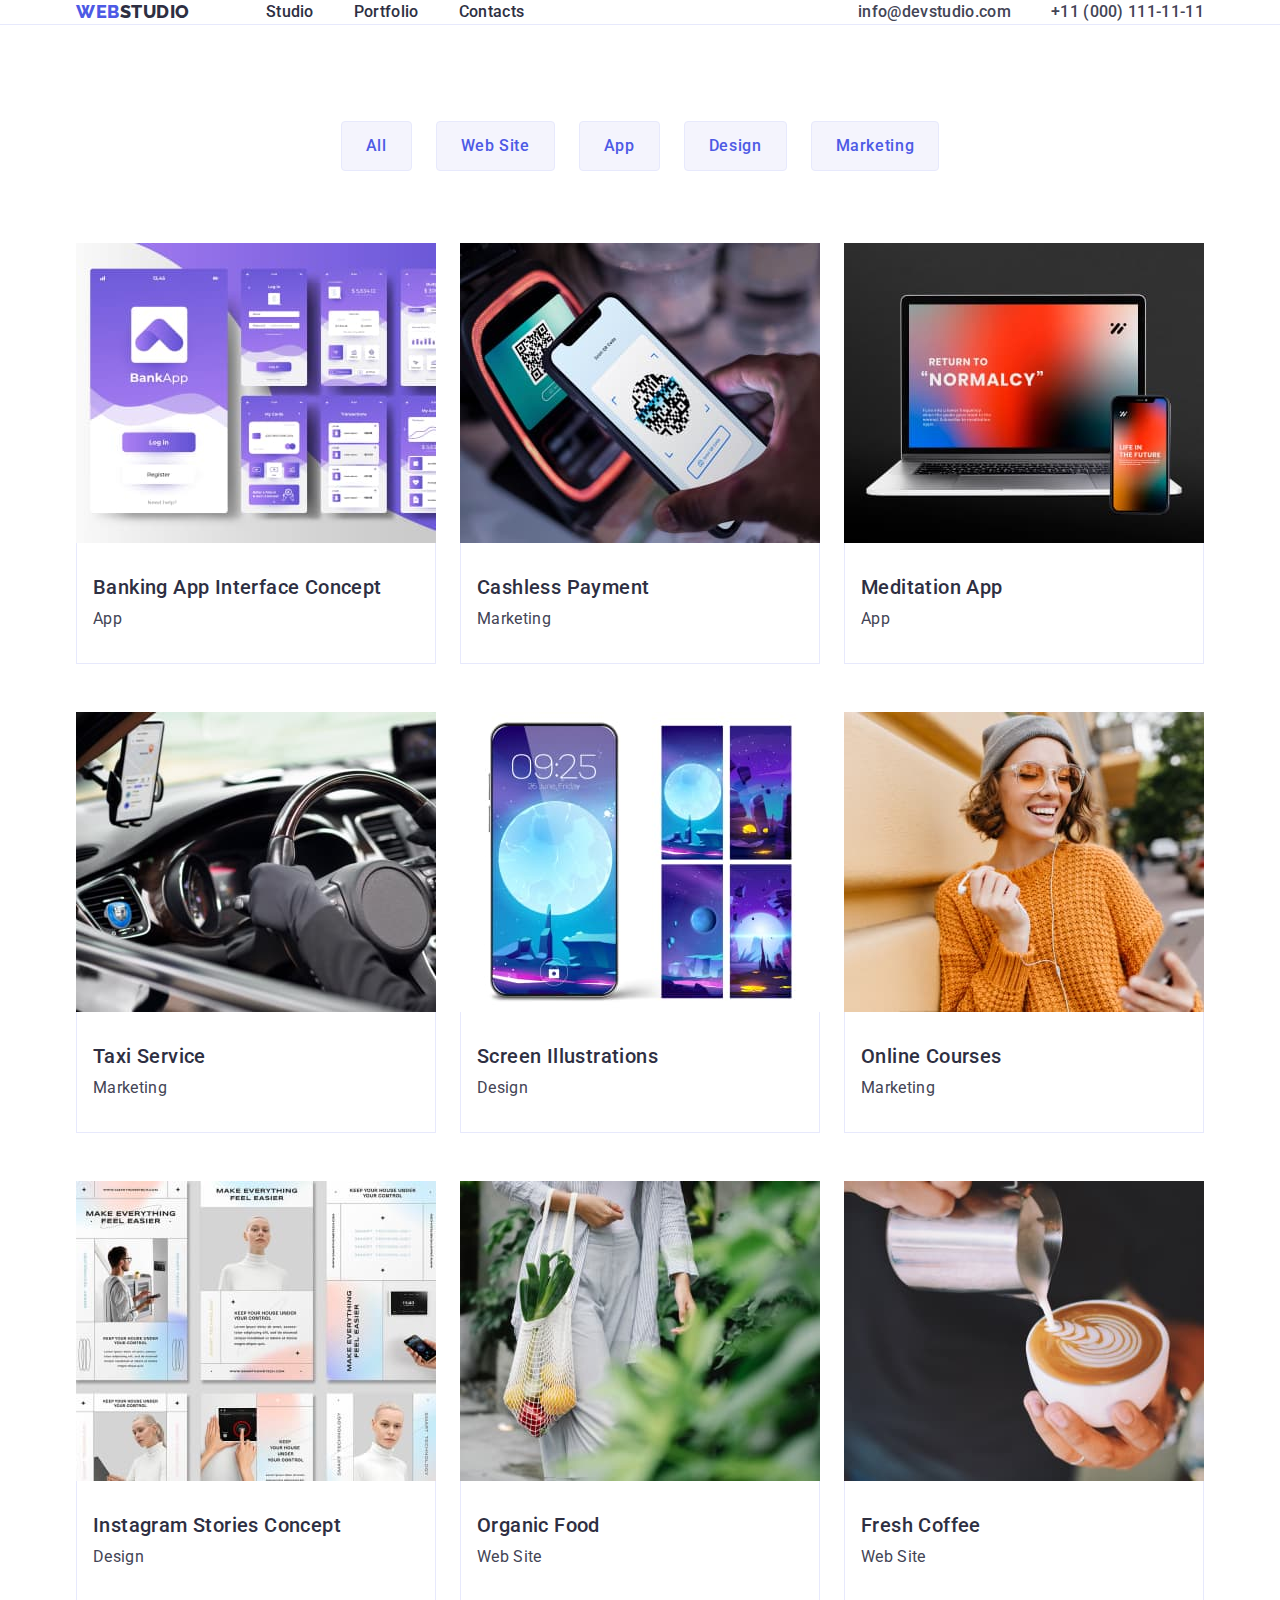
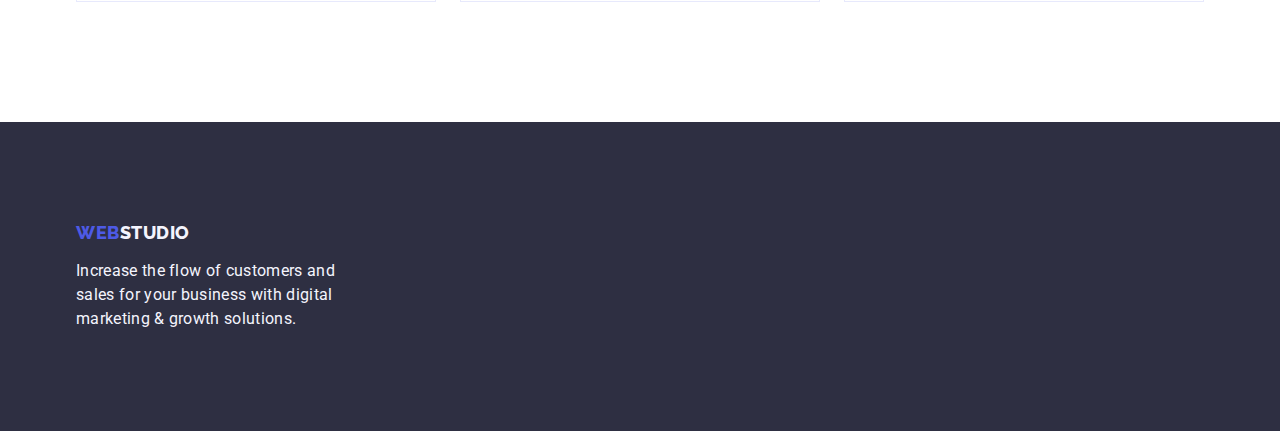
==== commit 3be20847: "uytukb," ====
--- a/portfolio.html
+++ b/portfolio.html
@@ -2,67 +2,48 @@
 <html lang="en">
   <head>
     <meta charset="UTF-8" />
-    <meta http-equiv="X-UA-Compatible" content="IE=edge" />
     <meta name="viewport" content="width=device-width, initial-scale=1.0" />
+    <title>Portfolio</title>
     <link rel="preconnect" href="https://fonts.googleapis.com" />
     <link rel="preconnect" href="https://fonts.gstatic.com" crossorigin />
     <link
-      href="https://fonts.googleapis.com/css2?family=Kablammo&family=Raleway:wght@800&family=Roboto+Slab&display=swap"
+      href="https://fonts.googleapis.com/css2?family=Raleway:wght@800&family=Roboto:wght@400;500;700&display=swap"
       rel="stylesheet"
     />
-    <link rel="preconnect" href="https://fonts.googleapis.com" />
-    <link rel="preconnect" href="https://fonts.gstatic.com" crossorigin />
-    <link
-      href="https://fonts.googleapis.com/css2?family=Kablammo&family=Raleway:wght@800&family=Roboto+Slab&family=Roboto:wght@400;500;700&display=swap"
-      rel="stylesheet"
-    />
-    <!-- Normalize -->
     <link
       rel="stylesheet"
       href="https://cdnjs.cloudflare.com/ajax/libs/modern-normalize/2.0.0/modern-normalize.min.css"
-      integrity="sha512-4xo8blKMVCiXpTaLzQSLSw3KFOVPWhm/TRtuPVc4WG6kUgjH6J03IBuG7JZPkcWMxJ5huwaBpOpnwYElP/m6wg=="
-      crossorigin="anonymous"
-      referrerpolicy="no-referrer"
     />
-
     <link rel="stylesheet" href="./css/styles.css" />
-    <title>Portfolio</title>
   </head>
-  <body class="page">
-    <!-- Header section -->
-    <header class="header">
-      <div class="header-container container">
-        <nav class="header-nav">
-          <a class="link header-logo" href="./index.html" target="self"
-            >Web<span class="header-logo-dark">Studio</span></a
-          >
-          <ul class="list header-nav-list">
-            <li class="header-nav-item">
-              <a class="link header-nav-link" href="./index.html" target="_self"
-                >Studio</a
-              >
-            </li>
-            <li class="header-nav-item">
-              <a class="link header-nav-link" href="./portfolio.html"
-                >Portfolio</a
-              >
-            </li>
-            <li class="header-nav-item">
-              <a class="link header-nav-link" href="">Contacts</a>
+  <body>
+    <header class="page-header section">
+      <div class="container main-nav">
+        <nav class="page-nav">
+          <a href="./index.html" class="logo-link link logo">
+            Web<span class="header-logo">Studio</span>
+          </a>
+          <ul class="menu list">
+            <li class="menu-item">
+              <a class="menu-link link" href="./index.html">Studio</a>
+            </li>
+            <li class="menu-item">
+              <a class="menu-link link" href="./portfolio.html">Portfolio</a>
+            </li>
+            <li class="menu-item">
+              <a class="menu-link link" href="">Contacts</a>
             </li>
           </ul>
         </nav>
-        <address class="header-address">
-          <ul class="list header-contacts-list">
-            <li class="header-contacts-item">
-              <a
-                class="link header-contacts-link"
-                href="mailto:info@devstudio.com"
+        <address class="address">
+          <ul class="contact-list list">
+            <li class="contact-list-item">
+              <a class="contact-link link" href="mailto:info@devstudio.com"
                 >info@devstudio.com</a
               >
             </li>
-            <li class="header-contacts-item">
-              <a class="link header-contacts-link" href="tel:+110001111111"
+            <li class="contact-list-item">
+              <a class="contact-link link" href="tel:+110001111111"
                 >+11 (000) 111-11-11</a
               >
             </li>
@@ -72,139 +53,159 @@
     </header>
 
     <main>
-      <section class="portfolio-page">
+      <section class="galery section">
         <div class="container">
-          <h1 class="visually-hidden">Projects examples</h1>
-          <ul class="list filter-section">
-            <li><button type="button" class="filter-button">All</button></li>
-            <li>
-              <button type="button" class="filter-button">Web Site</button>
-            </li>
-            <li><button type="button" class="filter-button">App</button></li>
-            <li><button type="button" class="filter-button">Design</button></li>
-            <li>
-              <button type="button" class="filter-button">Marketing</button>
+          <h1 class="visually-hidden">Portfolio</h1>
+          <ul class="nav-buttons-list list">
+            <li class="nav-buttons-list-item">
+              <button type="button" class="nav-buttons-form">All</button>
+            </li>
+            <li class="nav-buttons-list-item">
+              <button type="button" class="nav-buttons-form">Web Site</button>
+            </li>
+            <li class="nav-buttons-list-item">
+              <button type="button" class="nav-buttons-form">App</button>
+            </li>
+            <li class="nav-buttons-list-item">
+              <button type="button" class="nav-buttons-form">Design</button>
+            </li>
+            <li class="nav-buttons-list-item">
+              <button type="button" class="nav-buttons-form">Marketing</button>
             </li>
           </ul>
 
-          <!-- Projects section -->
-
-          <ul class="list projects-list">
-            <li class="project-card">
-              <a href="" class="link">
+          <ul class="galery-list list">
+            <li class="galery-list-item">
+              <a href="" class="galery-link link">
                 <img
-                  src="./images/Portfolio/img-8.jpg"
-                  alt="Banking app"
-                  width="360"
-                />
-                <div class="project-card-text">
-                  <h2 class="section-title">Banking App Interface Concept</h2>
-                  <p class="section-text">App</p>
-                </div>
-              </a>
-            </li>
-
-            <li class="project-card">
-              <a href="" class="link">
-                <img
-                  src="./images/Portfolio/img-7.jpg"
-                  alt="Cashless payment"
-                  width="360"
-                />
-                <div class="project-card-text">
-                  <h2 class="section-title">Cashless Payment</h2>
-                  <p class="section-text">Marketing</p>
-                </div>
-              </a>
-            </li>
-            <li class="project-card">
-              <a href="" class="link">
-                <img
-                  src="./images/Portfolio/img-6.jpg"
-                  alt="Laptop"
-                  width="360"
-                />
-                <div class="project-card-text">
-                  <h2 class="section-title">Meditation App</h2>
-                  <p class="section-text">App</p>
-                </div>
-              </a>
-            </li>
-            <li class="project-card">
-              <a href="" class="link">
-                <img
-                  src="./images/Portfolio/img-5.jpg"
-                  alt="Taxi"
-                  width="360"
-                />
-                <div class="project-card-text">
-                  <h2 class="section-title">Taxi Service</h2>
-                  <p class="section-text">Marketing</p>
-                </div>
-              </a>
-            </li>
-            <li class="project-card">
-              <a href="" class="link">
-                <img
-                  src="./images/Portfolio/img-4.jpg"
-                  alt="Multiple phone screens"
-                  width="360"
-                />
-                <div class="project-card-text">
-                  <h2 class="section-title">Screen Illustrations</h2>
-                  <p class="section-text">Design</p>
-                </div>
-              </a>
-            </li>
-            <li class="project-card">
-              <a href="" class="link">
-                <img
-                  src="./images/Portfolio/img-3.jpg"
-                  alt="Happy girl with a phone"
-                  width="360"
-                />
-                <div class="project-card-text">
-                  <h2 class="section-title">Online Courses</h2>
-                  <p class="section-text">Marketing</p>
-                </div>
-              </a>
-            </li>
-            <li class="project-card">
-              <a href="" class="link">
-                <img
-                  src="./images/Portfolio/img-2.jpg"
-                  alt="Multiple screens with stories"
-                  width="360"
-                />
-                <div class="project-card-text">
-                  <h2 class="section-title">Instagram Stories Concept</h2>
-                  <p class="section-text">Design</p>
-                </div>
-              </a>
-            </li>
-            <li class="project-card">
-              <a href="" class="link">
-                <img
-                  src="./images/Portfolio/img-1.jpg"
-                  alt="A bag of fruit"
-                  width="360"
-                />
-                <div class="project-card-text">
-                  <h2 class="section-title">Organic Food</h2>
-                  <p class="section-text">Web Site</p>
-                </div>
-              </a>
-            </li>
-            <li class="project-card">
-              <a href="" class="link">
-                <img
-                  src="./images/Portfolio/img-9.jpg"
-                  alt="A cup of coffee"
-                  width="360"
-                />
-                <div class="project-card-text">
-                  <h2 class="section-title">Fresh Coffee</h2>
-                  <p class="section-text">Web Site</p>
+                  src="./images/galery/galery-item1.jpg"
+                  alt="bank app"
+                  width="360"
+                  class="galery-img image"
+                />
+                <div class="galery-decr">
+                  <h2 class="image-title">Banking App Interface Concept</h2>
+                  <p class="image-text">App</p>
+                </div>
+              </a>
+            </li>
+            <li class="galery-list-item">
+              <a href="" class="galery-link link"
+                ><img
+                  src="./images/galery/galery-item2.jpg"
+                  alt="phone scaning QR
+              code"
+                  width="360"
+                  class="galery-img image"
+                />
+                <div class="galery-decr">
+                  <h2 class="image-title">Cashless Payment</h2>
+                  <p class="image-text">Marketing</p>
+                </div>
+              </a>
+            </li>
+            <li class="galery-list-item">
+              <a href="" class="galery-link link"
+                ><img
+                  src="./images/galery/galery-item3.jpg"
+                  alt="laptop and
+              smartpohe add"
+                  width="360"
+                  class="galery-img image"
+                />
+                <div class="galery-decr">
+                  <h2 class="image-title">Meditation App</h2>
+                  <p class="image-text">App</p>
+                </div>
+              </a>
+            </li>
+            <li class="galery-list-item">
+              <a href="" class="galery-link link"
+                ><img
+                  src="./images/galery/galery-item4.jpg"
+                  alt="driver in gloves
+              work taxi"
+                  width="360"
+                  class="galery-img image"
+                />
+                <div class="galery-decr">
+                  <h2 class="image-title">Taxi Service</h2>
+                  <p class="image-text">Marketing</p>
+                </div>
+              </a>
+            </li>
+            <li class="galery-list-item">
+              <a href="" class="galery-link link"
+                ><img
+                  src="./images/galery/galery-item5.jpg"
+                  alt="smartphone and
+              pictures"
+                  width="360"
+                  class="galery-img image"
+                />
+                <div class="galery-decr">
+                  <h2 class="image-title">Screen Illustrations</h2>
+                  <p class="image-text">Design</p>
+                </div>
+              </a>
+            </li>
+            <li class="galery-list-item">
+              <a href="" class="galery-link link"
+                ><img
+                  src="./images/galery/galery-item6.jpg"
+                  alt="smiling
+              female"
+                  width="360"
+                  class="galery-img image"
+                />
+                <div class="galery-decr">
+                  <h2 class="image-title">Online Courses</h2>
+                  <p class="image-text">Marketing</p>
+                </div>
+              </a>
+            </li>
+            <li class="galery-list-item">
+              <a href="" class="galery-link link"
+                ><img
+                  src="./images/galery/galery-item7.jpg"
+                  alt="many portfolio
+              articles"
+                  width="360"
+                  class="galery-img image"
+                />
+                <div class="galery-decr">
+                  <h2 class="image-title">Instagram Stories Concept</h2>
+                  <p class="image-text">Design</p>
+                </div>
+              </a>
+            </li>
+            <li class="galery-list-item">
+              <a href="" class="galery-link link"
+                ><img
+                  src="./images/galery/galery-item8.jpg"
+                  alt="women walk after
+              grocery"
+                  width="360"
+                  class="galery-img image"
+                />
+                <div class="galery-decr">
+                  <h2 class="image-title">Organic Food</h2>
+                  <p class="image-text">Web Site</p>
+                </div>
+              </a>
+            </li>
+            <li class="galery-list-item">
+              <a href="" class="galery-link link"
+                ><img
+                  src="./images/galery/galery-item9.jpg"
+                  alt="barista make
+              capuchino"
+                  width="360"
+                  class="galery-img image"
+                />
+                <div class="galery-decr">
+                  <h2 class="image-title">Fresh Coffee</h2>
+                  <p class="image-text">Web Site</p>
                 </div>
               </a>
             </li>
@@ -213,12 +214,11 @@
       </section>
     </main>
 
-    <!-- Footer sections -->
-    <footer class="footer-section">
+    <footer class="footer section">
       <div class="container">
-        <a class="link header-logo" href="./index.html" target="self"
-          >Web<span class="footer-logo-light">Studio</span></a
-        >
+        <a href="./index.html" class="logo-link margin link">
+          Web<span class="footer-logo">Studio</span>
+        </a>
         <p class="footer-text">
           Increase the flow of customers and sales for your business with
           digital marketing & growth solutions.
--- a/css/styles.css
+++ b/css/styles.css
@@ -1,26 +1,28 @@
-/* Common styles */
+:root {
+  --primiry-color-navy: #2e2f42;
+  --secondary-text-color: #434455;
+  --specialy-color: #4d5ae5;
+  --hover-color: #404bbf;
+  --color-on-blue-theme: #ffffff;
+  --background-color: #f4f4fd;
+  --cornflower: #e7e9fc;
+}
+
 body {
-  font-family: Roboto, sans-serif;
-  color: #434455;
-  background-color: var(--page-color);
-}
-.container {
-  width: 1158px;
-  margin: 0 auto;
-  padding-left: 15px;
-  padding-right: 15px;
-}
-
-:root {
-  --page-color: #ffffff;
-  --logo-color: #4d5ae5;
-  --hero-background: #2e2f42;
-  --logo-background-light: #f4f4fd;
-  --main-background-light: #ffffff;
-}
-button {
-  cursor: pointer;
-}
+  font-family: 'Roboto', sans-serif;
+
+  color: var(--secondary-text-color);
+  background-color: var(--color-on-blue-theme);
+}
+
+h1,
+h2,
+h3,
+p {
+  margin: 0;
+  padding: 0;
+}
+/* ==================COMPONENTS================== */
 
 .visually-hidden {
   position: absolute;
@@ -29,409 +31,371 @@
   margin: -1px;
   border: 0;
   padding: 0;
+
   white-space: nowrap;
   clip-path: inset(100%);
   clip: rect(0 0 0 0);
   overflow: hidden;
 }
-
-/* Reset */
-a {
-  text-decoration: none;
-  color: currentColor;
-}
+.list {
+  list-style: none;
+  margin: 0;
+  padding: 0;
+}
+
 .link {
   text-decoration: none;
 }
-address {
-  font-style: normal;
-}
-.list {
-  list-style: none;
-}
-
-h1,
-h2,
-h3,
-h4,
-h5,
-h6,
-p {
-  margin: 0;
-}
-ul,
-ol {
+.container {
+  width: 1158px;
+  padding-left: 15px;
+  padding-right: 15px;
+  margin: 0 auto;
+}
+.section {
+  padding-top: 120px;
+  padding-bottom: 120px;
+}
+.page-title {
+  font-weight: 700;
+  font-size: 36px;
+  line-height: 1.11;
+  text-align: center;
+  letter-spacing: 0.02em;
+  text-transform: capitalize;
+
+  color: var(--primiry-color-navy);
+
+  margin-bottom: 72px;
   margin-top: 0;
-  margin-bottom: 0;
-  padding-left: 0;
-  list-tyle: none;
-}
-img {
-  display: block;
-  max-width: 100%;
-  height: auto;
-}
-/* Header section */
-
-.header-container {
-  display: flex;
-  flex-direction: row;
-  justify-content: space-between;
-  align-items: center;
-  width: 1158px;
-  padding: 0 15px;
-}
-
-.header {
-  border-bottom: 1px solid #e7e9fc;
-}
-
-.header-nav {
-  display: block;
-  font-weight: 500;
-  font-size: 16px;
-  line-height: 1.5;
-  letter-spacing: 0.02em;
-  color: #2e2f42;
-  display: flex;
-  align-items: center;
-}
-.header-nav-list {
-  display: flex;
-  align-items: center;
-  gap: 40px;
-}
-
-.header-logo {
-  font-family: "Raleway", sans-serif;
+}
+.logo-link {
+  font-family: 'Raleway', sans-serif;
   font-weight: 800;
   font-size: 18px;
   line-height: 1.17;
   letter-spacing: 0.03em;
   text-transform: uppercase;
-  color: var(--logo-color);
+
+  color: var(--specialy-color);
+}
+.header-logo {
+  color: var(--primiry-color-navy);
+}
+.footer-logo {
+  color: var(--background-color);
+}
+.image {
+  display: block;
+  margin-bottom: 32px;
+}
+
+/* ==================/COMPONENTS================== */
+
+/* ==================HEADER================== */
+.logo {
   margin-right: 76px;
 }
 
-.header-logo-dark {
-  color: var(--hero-background);
-}
-
-.footer-logo-light {
-  color: var(--logo-background-light);
-}
-.header-nav-link {
-  display: block;
+.page-nav {
+  align-items: center;
+}
+.page-header {
+  border-bottom: 1px solid var(--cornflower);
+  background: var(--white, #fff);
+  padding: 0;
+}
+.menu {
+  display: flex;
+  gap: 40px;
+}
+.main-nav {
+  display: flex;
+  align-items: center;
+  justify-content: space-between;
+}
+.page-nav {
+  display: flex;
+}
+
+.menu-link {
   padding-top: 24px;
   padding-bottom: 24px;
 }
-.header-nav-link:hover,
-.header-nav-link:focus,
-.header-nav-link:active {
-  color: #404bbf;
-}
-
-.header-contacts-list {
-  display: flex;
-  align-items: center;
-  gap: 40px;
-}
-
-.header-contacts-link {
-  font-size: 16px;
-  line-height: 1.5;
-  letter-spacing: 0.02em;
-  color: #434455;
-}
-
-.header-contacts-link:focus,
-.header-contacts-link:hover,
-.header-contacts-link:active {
-  color: #404bbf;
-}
-
-/* Section hero */
-
-.section-hero {
+.menu-link {
+  font-weight: 500;
+  font-size: 16px;
+  line-height: 1.5;
+  letter-spacing: 0.02em;
+
+  color: var(--primiry-color-navy);
+}
+.menu-link:hover,
+.menu-link:focus {
+  color: var(--hover-color);
+}
+.contact-list {
+  display: flex;
+}
+.contact-list-item:not(:last-child) {
+  margin-right: 40px;
+}
+.address {
+  font-style: normal;
+  display: inline-block;
+}
+.contact-link {
+  font-weight: 500;
+  font-size: 16px;
+  line-height: 1.5;
+  letter-spacing: 0.02em;
+
+  color: var(--secondary-text-color);
+}
+.contact-link:hover,
+.contact-link:focus {
+  color: var(--hover-color);
+}
+/* ==================/HEADER================== */
+
+/* ==================HERO================== */
+.hero {
+  text-align: center;
+
+  background-color: var(--primiry-color-navy);
+
   padding-top: 188px;
   padding-bottom: 188px;
-  text-align: center;
-  background-color: var(--hero-background);
-  background-repeat: no-repeat;
-  max-width: 1440px;
-  margin: 0% auto;
-  background-image: linear-gradient(
-      rgba(46, 47, 66, 0.7),
-      rgba(46, 47, 66, 0.7)
-    ),
-    url(../images/people-office\ 1.png);
-}
-.hero-container {
-  width: 1440px;
-  align-items: center;
-}
-
-.hero-title {
+}
+
+.main-title {
+  max-width: 496px;
+
   font-weight: 700;
   font-size: 56px;
   line-height: 1.07;
   letter-spacing: 0.02em;
-  color: #ffffff;
-  max-width: 496px;
-  margin: 0 auto 48px auto;
-}
-
-.hero-button {
-  font-family: Roboto, sans-serif;
-  font-weight: 500;
-  font-size: 16px;
-  line-height: 1.5;
-  letter-spacing: 0.04em;
-  color: #ffffff;
-  background-color: #4d5ae5;
+
+  color: var(--color-on-blue-theme);
+
+  margin: 0 auto 48px;
+  /* margin-bottom: 48px;
+  margin-top: 0; */
+}
+
+.button {
   min-width: 169px;
   height: 56px;
-  padding: 16px 32px;
+
   display: block;
+  font-family: inherit;
+  cursor: pointer;
+  font-weight: 500;
+  font-size: 16px;
+  line-height: 1.5;
+  letter-spacing: 0.04em;
+
+  border: none;
+  background: var(--specialy-color);
+  color: var(--color-on-blue-theme);
+  border-radius: 4px;
+  background: var(--iris, #4d5ae5);
+  box-shadow: 0px 4px 4px 0px rgba(0, 0, 0, 0.15);
+
   margin: 0 auto;
-  border: none;
-  border-radius: 4px;
-}
-.hero-button:hover,
-.hero-button:focus {
-  background-color: #404bbf;
-}
-
-/* Section benefits */
-
-.section-benefits {
-  padding: 120px 0;
-}
-
-.benefits-list {
-  display: flex;
-  gap: 24px;
-}
-
-.benefits-item {
-  width: calc((100% - 72px) / 4);
-}
-.benefit-logo {
-  display: flex;
-  width: 264px;
-  height: 112px;
-  background-color: var(--logo-background-light);
-  padding: 24px 100px;
-  margin-bottom: 8px;
-}
-.section-title {
+  gap: 10px;
+}
+.button:hover,
+.button:focus {
+  background: var(--hover-color);
+}
+/* ==================/HERO================== */
+/* ==================FEATURES================== */
+
+.features-list {
+  display: flex;
+}
+.features-list-item:not(:last-child) {
+  margin-right: 24px;
+}
+.features-list-item {
+  flex-basis: calc((100% - 3 * 24px) / 4);
+}
+.features-title {
   font-weight: 500;
   font-size: 20px;
   line-height: 1.2;
   letter-spacing: 0.02em;
-  color: var(--hero-background);
+
+  color: var(--primiry-color-navy);
+
+  margin-top: 0;
   margin-bottom: 8px;
 }
 
-.section-text {
+.features-text {
   font-weight: 400;
   font-size: 16px;
   line-height: 1.5;
   letter-spacing: 0.02em;
-  color: #434455;
-}
-
-/* Section functions */
-
-.section-functions {
+
+  color: var(--secondary-text-color);
+  margin-top: 0;
+}
+/* ==================/FEATURES================== */
+
+/* ==================ABOUT US================== */
+.images-list {
+  display: flex;
+}
+.images-list-item:not(:last-child) {
+  margin-right: 24px;
+}
+
+/* ==================/ABOUT US================== */
+/* ==================OUR TEAM================== */
+.team-cards {
+  background-color: var(--background-color);
+
+  padding-top: 120px;
+  padding-bottom: 120px;
+}
+.team-cards-list {
+  display: flex;
+  gap: 24px;
+}
+.team-cards-list-item {
+  border-radius: 0px 0px 4px 4px;
+  background-color: var(--color-on-blue-theme);
+}
+.team-cards-name {
+  font-weight: 500;
+  font-size: 20px;
+  line-height: 1.2;
   text-align: center;
-  padding-bottom: 120px;
-}
-
-.section-name {
-  font-weight: 700;
-  font-size: 36px;
-  line-height: 1.11;
-  letter-spacing: 0.02em;
-  text-transform: capitalize;
-  color: var(--hero-background);
+  letter-spacing: 0.02em;
+
+  color: var(--primiry-color-navy);
+
+  margin-top: 0;
+  margin-bottom: 8px;
+}
+.team-cards-text {
+  font-weight: 400;
+  font-size: 16px;
+  line-height: 1.5;
+  text-align: center;
+  letter-spacing: 0.02em;
+
+  color: var(--secondary-text-color);
+
+  margin-top: 0px;
+  margin-bottom: 32px;
+}
+
+.team-cards-desc {
+  padding: 32px 16px;
+}
+/* ==================/OUR TEAM================== */
+
+/* ==================FOOTER================== */
+.footer-text {
+  width: 264px;
+  font-weight: 400;
+  font-size: 16px;
+  line-height: 1.5;
+  letter-spacing: 0.02em;
+
+  color: var(--background-color);
+}
+.logo-link.margin {
+  display: inline-block;
+  margin-bottom: 16px;
+}
+.footer {
+  background-color: var(--primiry-color-navy);
+  padding-top: 100px;
+  padding-bottom: 100px;
+}
+/* ==================/FOOTER================== */
+
+/* ==================PORTFOLIO================== */
+.galery {
+  padding-top: 96px;
+}
+.nav-buttons-list {
+  display: flex;
+  justify-content: center;
   margin-bottom: 72px;
-}
-
-.functions-list {
-  display: flex;
-  gap: 24px;
-}
-
-.functions-item {
-  width: calc((100% - 48px) / 3);
-}
-
-.functions-img {
-}
-
-/* Section team */
-
-.section-team {
+  align-items: center;
+}
+.nav-buttons-list-item:not(:last-child) {
+  margin-right: 24px;
+}
+.nav-buttons-form {
+  font-family: inherit;
+  justify-content: center;
+  cursor: pointer;
+  font-weight: 500;
+  font-size: 16px;
+  line-height: 1.5;
   text-align: center;
-  background-color: #f4f4fd;
-  padding: 120px;
-}
-
-.team-list {
-  display: flex;
-  gap: 24px;
-}
-
-.team-card {
-  background-color: var(--main-background-light);
-  width: calc((100% - 72px) / 4);
-  border-radius: 0px 0px 4px 4px;
-}
-.name-position {
-  padding: 32px 16px;
-}
-.sm-team-list {
-  display: flex;
-  gap: 24px;
-}
-.sm-team-link {
-  display: flex;
-  width: 40px;
-  height: 40px;
-  background-color: #4d5ae5;
-  border-radius: 50%;
+  letter-spacing: 0.04em;
+
+  color: var(--specialy-color);
+  background-color: var(--background-color);
+  border-radius: 4px;
+  border: 1px solid var(--cornflower);
+
+  padding: 12px 24px;
   justify-content: center;
   align-items: center;
-  margin-top: 8px;
-}
-.sm-team-link:hover {
-  background-color: #404bbf;
-}
-
-.sm-team-logo {
-}
-
-.team-img {
-}
-.section-customers {
-  text-align: center;
-  padding: 120px;
-}
-.customers-list {
-  display: flex;
-  gap: 24px;
-}
-.customers-item {
-}
-.customers-link {
-  display: flex;
-  width: 168px;
-  height: 88px;
-  justify-content: center;
-  align-items: center;
-  border-radius: 4px;
-  border: 1px solid #8e8f99;
-}
-.customers-logo {
-}
-.customers-link:hover .customers-logo {
-  fill: #404bbf;
-}
-.customers-link:hover {
-  border-color: #404bbf;
-}
-/* Footer */
-.footer-section {
-  background-color: var(--hero-background);
-  padding-top: 100px;
-  padding-bottom: 100px;
-}
-.footer-container {
-}
-.footer-logo {
-  font-family: Raleway, sans-serif;
-  font-weight: 800;
-  color: var(--logo-color);
-  display: inline-block;
-  margin-bottom: 16px;
-}
-.footer-logo-part {
-  color: #f4f4fd;
-}
-
-.footer-text {
-  line-height: 1.5;
-  color: var(--logo-background-light);
-  letter-spacing: 0.02em;
-  width: 264px;
-  height: 72px;
-  margin-top: 29px;
-}
-
-.portfolio-page {
-  padding-top: 96px;
-  padding-bottom: 120px;
-}
-
-.projects-list {
+}
+.nav-buttons-form:hover,
+.nav-buttons-form:focus {
+  border: 1px solid transparent;
+  box-shadow: 0px 2px 2px 0px rgba(0, 0, 0, 0.12),
+    0px 2px 1px 0px rgba(0, 0, 0, 0.08), 0px 3px 1px 0px rgba(0, 0, 0, 0.1);
+  background: var(--hover-color);
+  color: var(--color-on-blue-theme);
+}
+
+.galery-list {
   display: flex;
   flex-wrap: wrap;
+  column-gap: 24px;
   row-gap: 48px;
-  column-gap: 24px;
-  padding-bottom: 120px;
-}
-
-.projects-example {
+}
+.galery-list-item {
+  width: calc((100% - 48px) / 3);
+  background: var(--color-on-blue-theme);
+}
+.galery-link {
+  text-decoration: none;
+}
+.galery-img {
+  margin-bottom: 0;
+}
+.image-title {
   font-weight: 500;
   font-size: 20px;
   line-height: 1.2;
   letter-spacing: 0.02em;
-  color: #2e2f42;
-}
-.projects-field {
+  color: var(--primiry-color-navy);
+  margin-top: 0;
+  margin-bottom: 8px;
+}
+.image-text {
   font-weight: 400;
   font-size: 16px;
   line-height: 1.5;
   letter-spacing: 0.02em;
-  color: #434455;
-}
-
-.filter-section {
-  display: flex;
-  gap: 24px;
-  text-align: center;
-  justify-content: center;
-  margin-bottom: 72px;
-}
-.filter-button {
-  font-family: inherit;
-  font-weight: 500;
-  font-size: 16px;
-  line-height: 1.5;
-  letter-spacing: 0.04em;
-  color: var(--logo-color);
-  background-color: var(--logo-background-light);
-  display: block;
-  padding: 12px 24px;
-  border: 1px solid #e7e9fc;
-  border: 1px solid #e7e9fc;
-  border-radius: 4px;
-}
-
-.filter-button:hover,
-.filter-button:focus {
-  color: #ffffff;
-  background-color: #404bbf;
-  border: 1px solid transparent;
-}
-
-.project-card {
-  width: calc((100% - 48px) / 3);
-}
-
-.project-card-text {
-  border: 1px solid #e7e9fc;
+  color: var(--secondary-text-color);
+}
+
+.galery-decr {
+  padding: 32px 16px;
+  border: 1px solid var(--cornflower);
   border-top: none;
-  padding: 32px 16px;
-}
+}
+/* ==================/PORTFOLIO================== */
